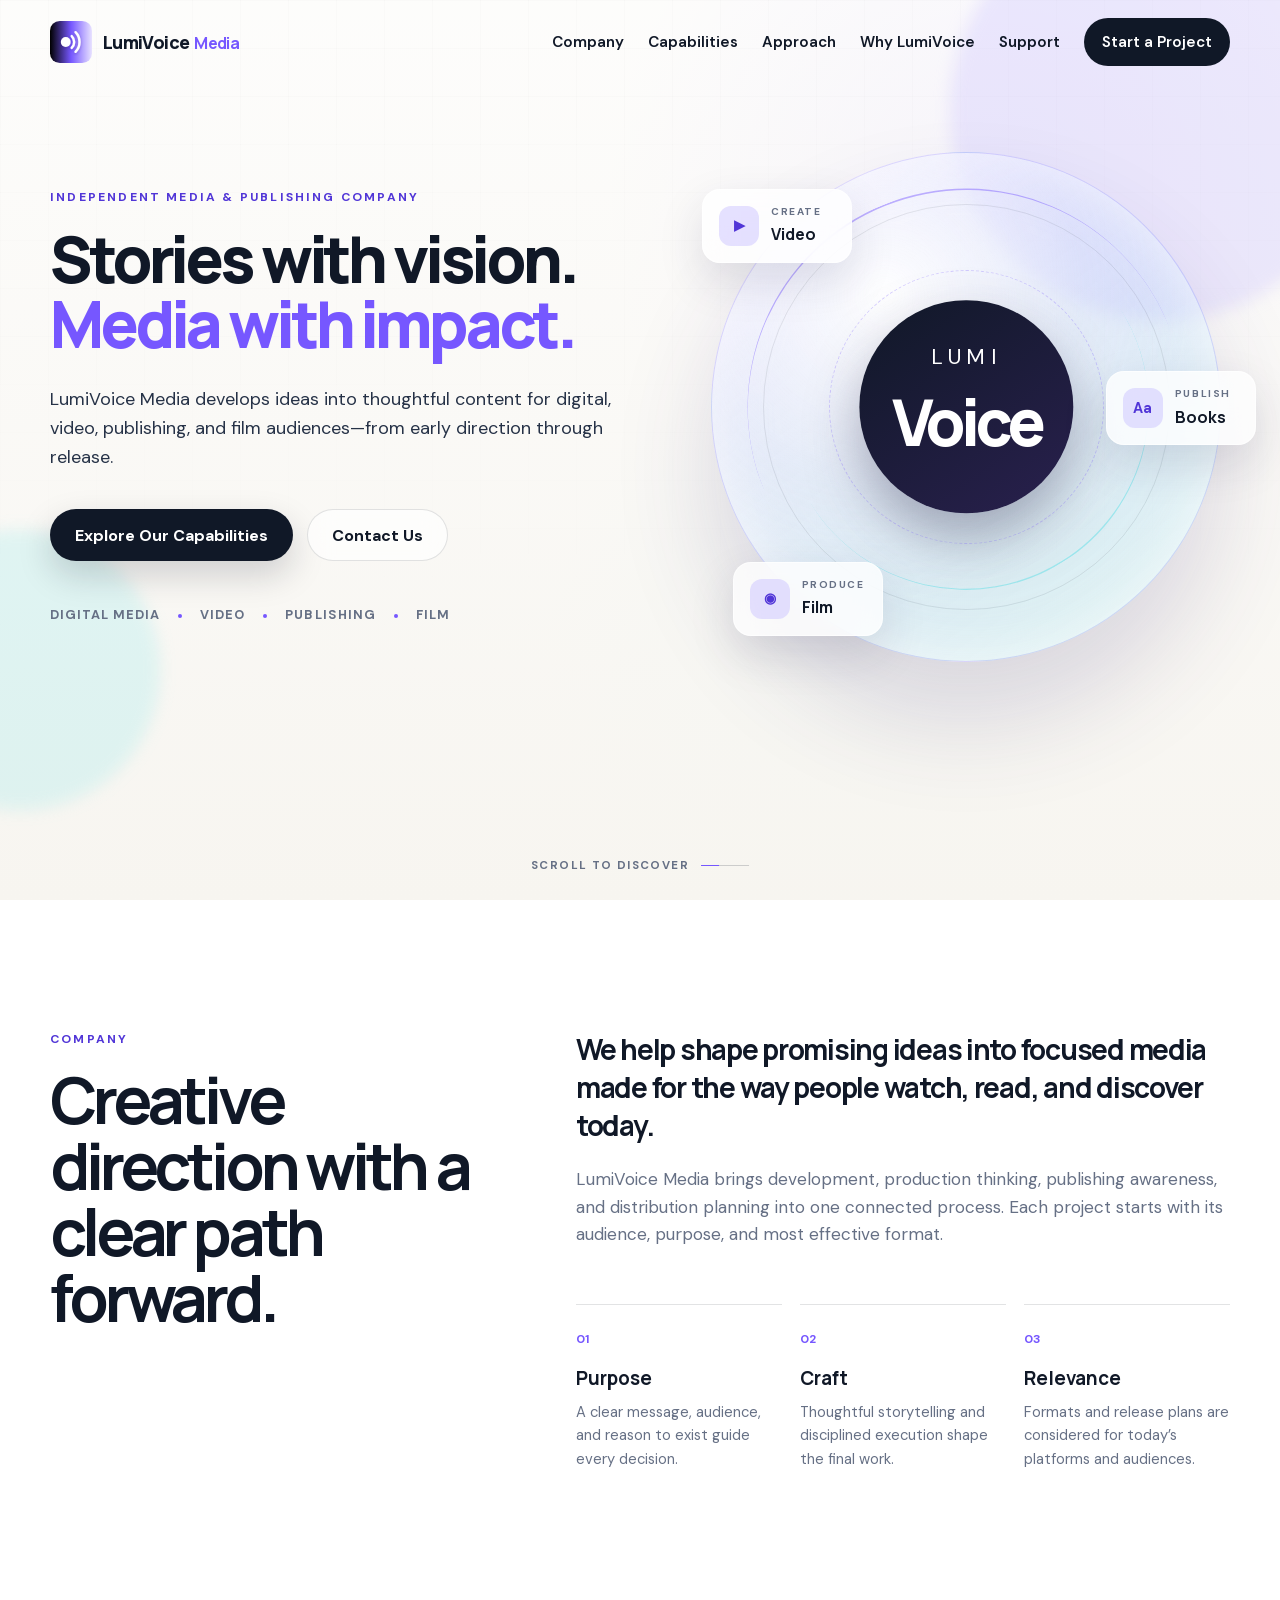
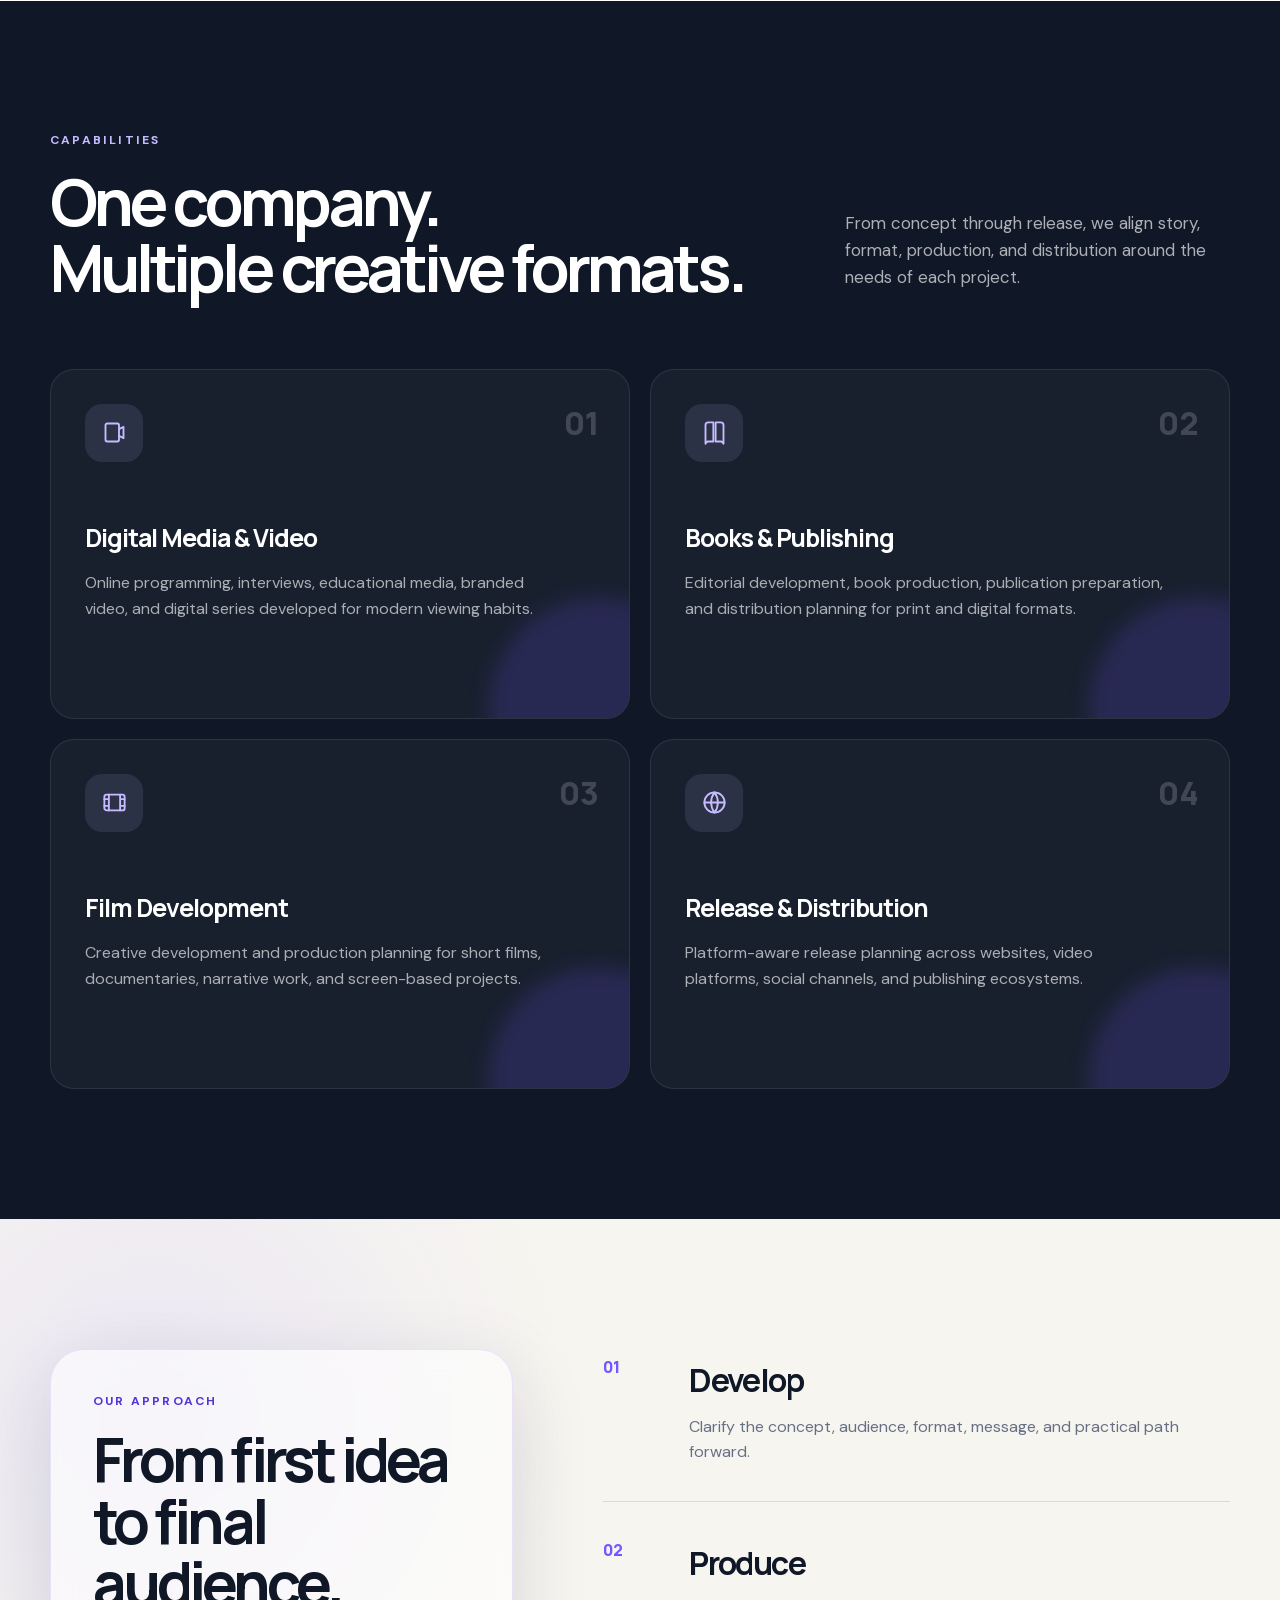
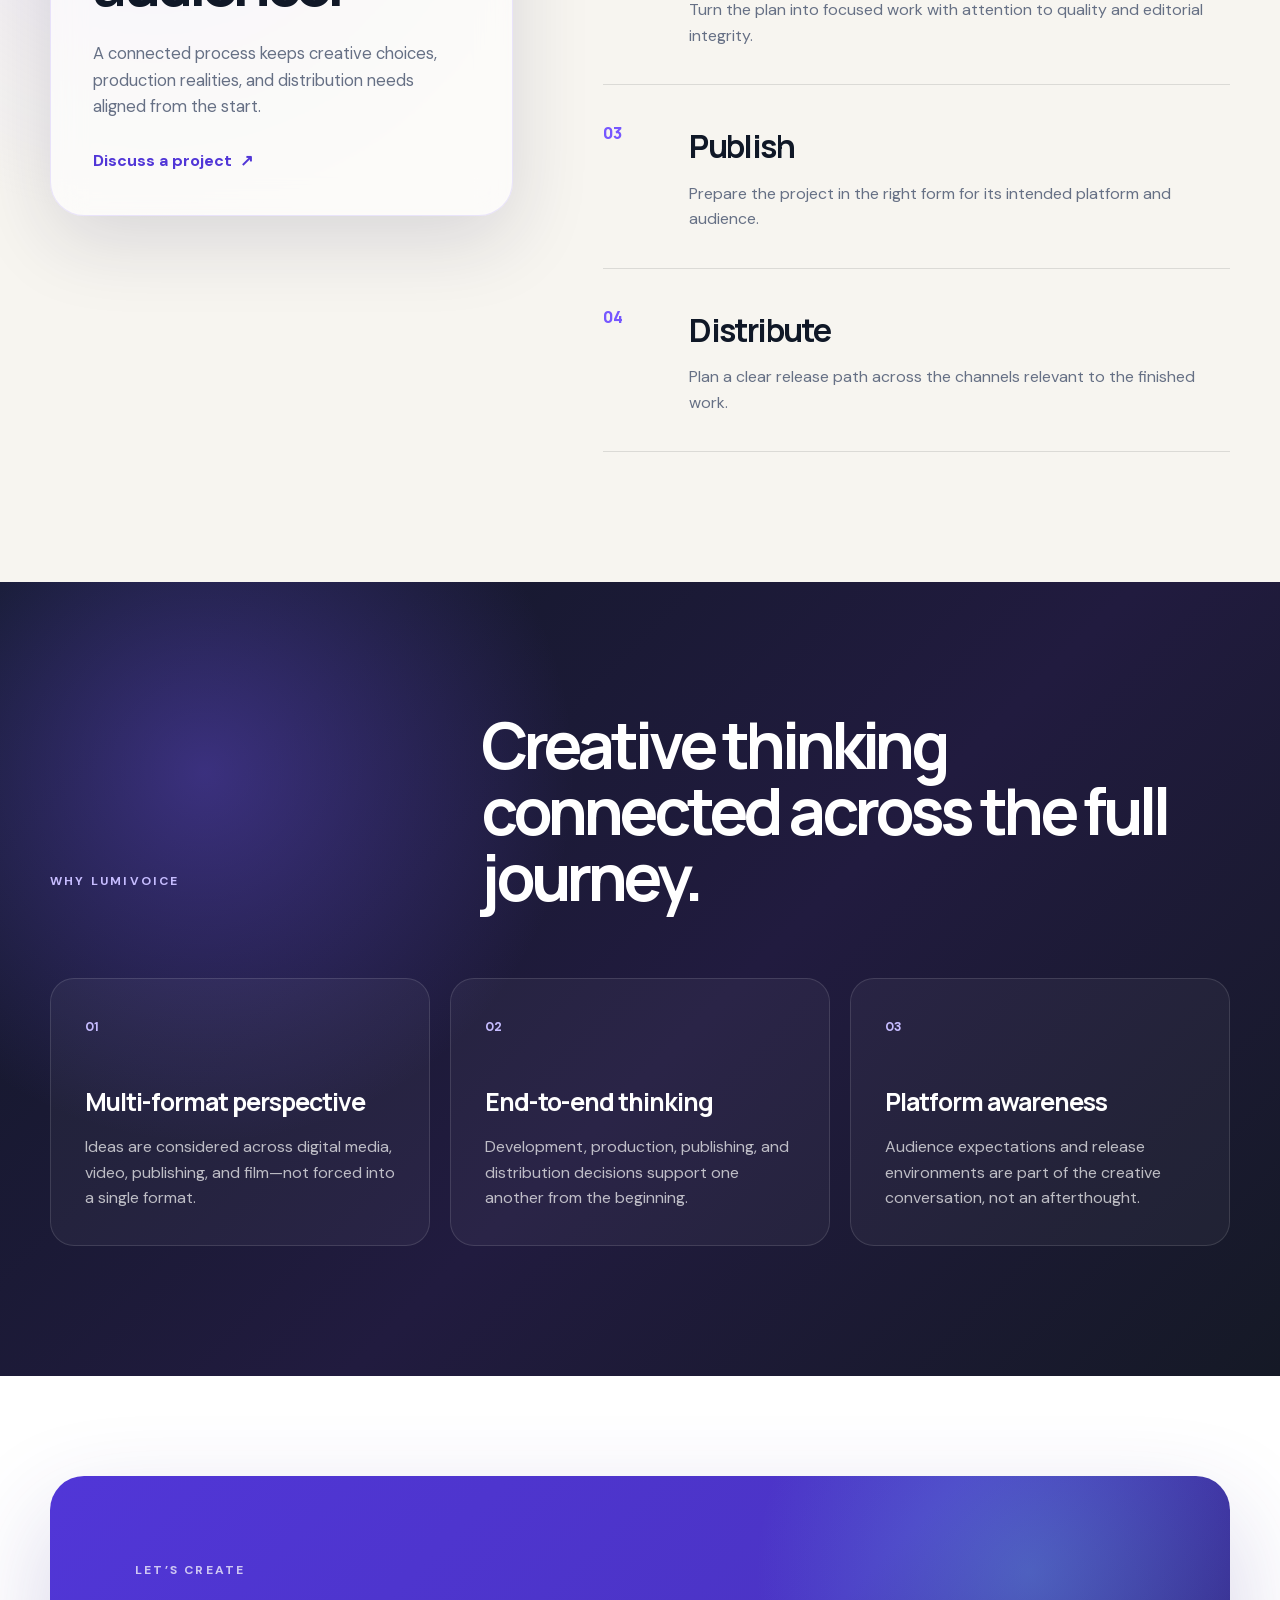
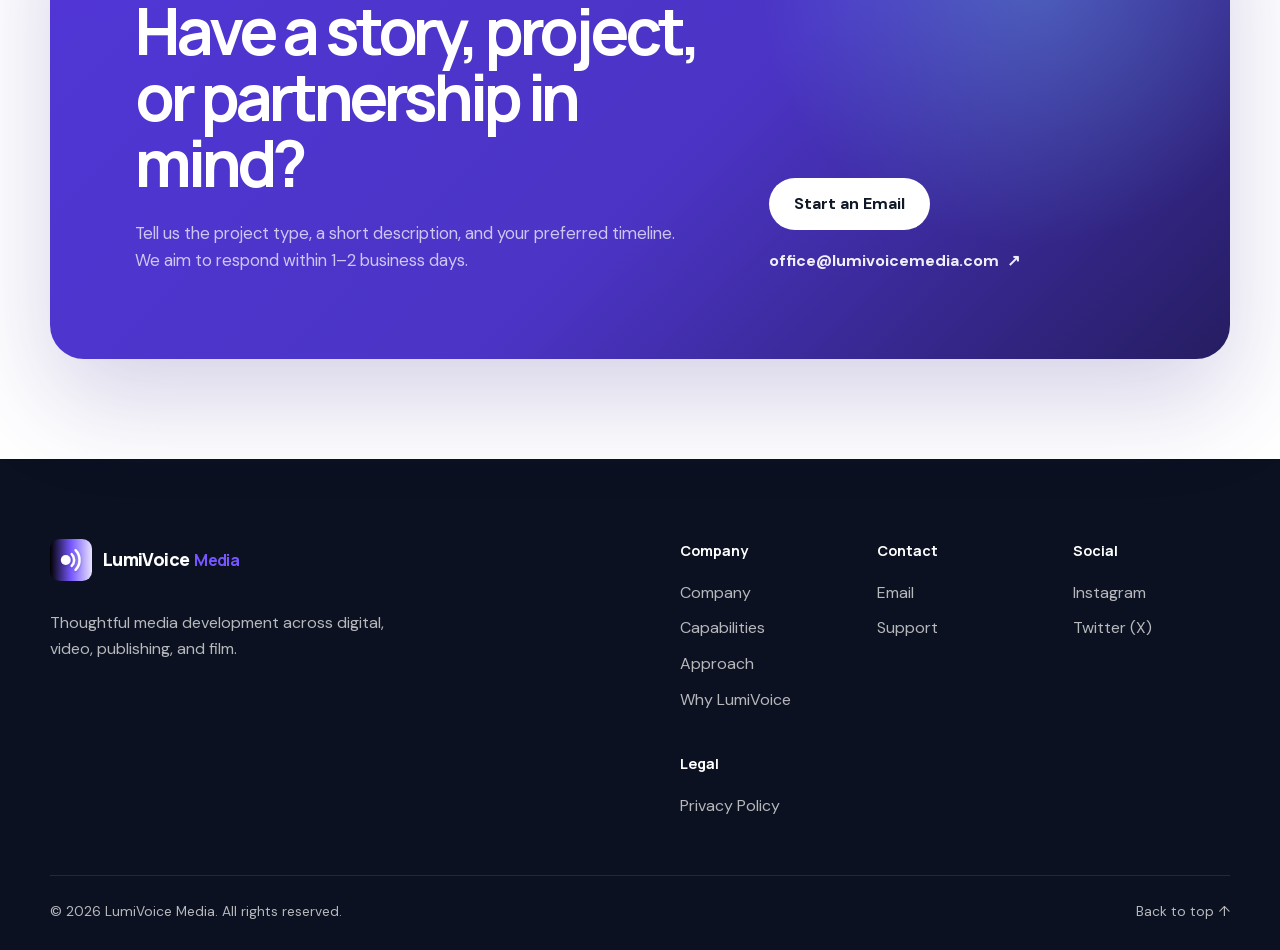
==== index.html @ 8ed46781 "Initial commit" ====
<!DOCTYPE html>
<html lang="en-US">
<head>
  <meta charset="UTF-8">
  <meta name="viewport" content="width=device-width, initial-scale=1.0">
  <meta name="description" content="LumiVoice Media develops, produces, publishes, and distributes thoughtful digital media, video, books, and film.">
  <meta name="author" content="LumiVoice Media">
  <meta name="theme-color" content="#101827">
  <link rel="canonical" href="https://lumivoicemedia.com/">

  <meta property="og:title" content="LumiVoice Media | Stories with Vision">
  <meta property="og:description" content="Thoughtful media development, production, publishing, and distribution across digital, video, books, and film.">
  <meta property="og:type" content="website">
  <meta property="og:url" content="https://lumivoicemedia.com/">
  <meta property="og:image" content="https://lumivoicemedia.com/assets/social-card.png">
  <meta property="og:image:width" content="1200">
  <meta property="og:image:height" content="630">
  <meta property="og:image:alt" content="LumiVoice Media — Stories with vision. Media with impact.">
  <meta name="twitter:card" content="summary_large_image">
  <meta name="twitter:title" content="LumiVoice Media | Stories with Vision">
  <meta name="twitter:description" content="Thoughtful media development, production, publishing, and distribution.">
  <meta name="twitter:image" content="https://lumivoicemedia.com/assets/social-card.png">

  <title>LumiVoice Media | Stories with Vision</title>
  <link rel="icon" href="assets/favicon.svg" type="image/svg+xml">
  <link rel="stylesheet" href="assets/styles.css">

  <script type="application/ld+json">
  {
    "@context": "https://schema.org",
    "@type": "Organization",
    "name": "LumiVoice Media",
    "url": "https://lumivoicemedia.com/",
    "email": "office@lumivoicemedia.com",
    "logo": "https://lumivoicemedia.com/assets/favicon.svg",
    "description": "An independent media and publishing company developing content across digital media, video, books, and film."
  }
  </script>
</head>

<body id="top">
  <a class="skip-link" href="#main-content">Skip to main content</a>

  <header class="site-header">
    <div class="container nav-wrap">
      <a class="brand" href="#top" aria-label="LumiVoice Media home">
        <img src="assets/favicon.svg" alt="" class="brand-mark" aria-hidden="true">
        <span class="brand-text"><strong>LumiVoice</strong><span>Media</span></span>
      </a>

      <button class="menu-toggle" type="button" aria-label="Open navigation" aria-expanded="false" aria-controls="main-nav">
        <span></span><span></span><span></span>
      </button>

      <nav class="main-nav" id="main-nav" aria-label="Primary navigation">
        <a href="#company">Company</a>
        <a href="#capabilities">Capabilities</a>
        <a href="#approach">Approach</a>
        <a href="#why">Why LumiVoice</a>
        <a href="support.html">Support</a>
        <a href="#contact" class="nav-cta">Start a Project</a>
      </nav>
    </div>
  </header>

  <main id="main-content">
    <section class="hero" aria-labelledby="hero-title">
      <div class="hero-glow hero-glow-one"></div>
      <div class="hero-glow hero-glow-two"></div>

      <div class="container hero-grid">
        <div class="hero-copy reveal">
          <p class="eyebrow">Independent Media &amp; Publishing Company</p>
          <h1 id="hero-title">Stories with vision.<br><span>Media with impact.</span></h1>
          <p class="hero-text">
            LumiVoice Media develops ideas into thoughtful content for digital, video, publishing, and film audiences—from early direction through release.
          </p>

          <div class="hero-actions">
            <a class="button button-primary" href="#capabilities">Explore Our Capabilities</a>
            <a class="button button-secondary" href="#contact">Contact Us</a>
          </div>

          <div class="hero-meta" aria-label="Company focus areas">
            <span>Digital Media</span><span>Video</span><span>Publishing</span><span>Film</span>
          </div>
        </div>

        <div class="hero-visual reveal" aria-hidden="true">
          <div class="visual-frame">
            <div class="visual-orbit orbit-one"></div>
            <div class="visual-orbit orbit-two"></div>
            <div class="visual-core"><span class="core-small">Lumi</span><span class="core-large">Voice</span></div>
            <div class="floating-card card-video"><span class="card-icon">▶</span><div><small>CREATE</small><strong>Video</strong></div></div>
            <div class="floating-card card-publish"><span class="card-icon">Aa</span><div><small>PUBLISH</small><strong>Books</strong></div></div>
            <div class="floating-card card-film"><span class="card-icon">◉</span><div><small>PRODUCE</small><strong>Film</strong></div></div>
          </div>
        </div>
      </div>

      <div class="hero-scroll" aria-hidden="true"><span>Scroll to discover</span><span class="scroll-line"></span></div>
    </section>

    <section class="section about" id="company" aria-labelledby="company-title">
      <div class="container two-column">
        <div class="section-heading reveal">
          <p class="eyebrow">Company</p>
          <h2 id="company-title">Creative direction with a clear path forward.</h2>
        </div>

        <div class="about-copy reveal">
          <p class="lead">We help shape promising ideas into focused media made for the way people watch, read, and discover today.</p>
          <p>
            LumiVoice Media brings development, production thinking, publishing awareness, and distribution planning into one connected process. Each project starts with its audience, purpose, and most effective format.
          </p>

          <div class="values-grid">
            <article><span>01</span><h3>Purpose</h3><p>A clear message, audience, and reason to exist guide every decision.</p></article>
            <article><span>02</span><h3>Craft</h3><p>Thoughtful storytelling and disciplined execution shape the final work.</p></article>
            <article><span>03</span><h3>Relevance</h3><p>Formats and release plans are considered for today’s platforms and audiences.</p></article>
          </div>
        </div>
      </div>
    </section>

    <section class="section services" id="capabilities" aria-labelledby="capabilities-title">
      <div class="container">
        <div class="section-top reveal">
          <div><p class="eyebrow">Capabilities</p><h2 id="capabilities-title">One company.<br>Multiple creative formats.</h2></div>
          <p>From concept through release, we align story, format, production, and distribution around the needs of each project.</p>
        </div>

        <div class="services-grid">
          <article class="service-card reveal">
            <div class="service-number">01</div>
            <div class="service-icon" aria-hidden="true"><svg viewBox="0 0 24 24"><path d="M4 5.5A1.5 1.5 0 0 1 5.5 4h9A1.5 1.5 0 0 1 16 5.5v13A1.5 1.5 0 0 1 14.5 20h-9A1.5 1.5 0 0 1 4 18.5v-13Z"/><path d="m16 9 4-2v10l-4-2"/></svg></div>
            <h3>Digital Media &amp; Video</h3><p>Online programming, interviews, educational media, branded video, and digital series developed for modern viewing habits.</p>
          </article>
          <article class="service-card reveal">
            <div class="service-number">02</div>
            <div class="service-icon" aria-hidden="true"><svg viewBox="0 0 24 24"><path d="M4 5.5A2.5 2.5 0 0 1 6.5 3H11v17H6.5A2.5 2.5 0 0 0 4 22V5.5Z"/><path d="M20 5.5A2.5 2.5 0 0 0 17.5 3H13v17h4.5A2.5 2.5 0 0 1 20 22V5.5Z"/></svg></div>
            <h3>Books &amp; Publishing</h3><p>Editorial development, book production, publication preparation, and distribution planning for print and digital formats.</p>
          </article>
          <article class="service-card reveal">
            <div class="service-number">03</div>
            <div class="service-icon" aria-hidden="true"><svg viewBox="0 0 24 24"><rect x="3" y="5" width="18" height="14" rx="2"/><path d="M7 5v14M17 5v14M3 9h4M17 9h4M3 15h4M17 15h4"/></svg></div>
            <h3>Film Development</h3><p>Creative development and production planning for short films, documentaries, narrative work, and screen-based projects.</p>
          </article>
          <article class="service-card reveal">
            <div class="service-number">04</div>
            <div class="service-icon" aria-hidden="true"><svg viewBox="0 0 24 24"><circle cx="12" cy="12" r="9"/><path d="M3 12h18M12 3a15 15 0 0 1 0 18M12 3a15 15 0 0 0 0 18"/></svg></div>
            <h3>Release &amp; Distribution</h3><p>Platform-aware release planning across websites, video platforms, social channels, and publishing ecosystems.</p>
          </article>
        </div>
      </div>
    </section>

    <section class="section approach" id="approach" aria-labelledby="approach-title">
      <div class="container approach-grid">
        <div class="approach-panel reveal">
          <p class="eyebrow">Our Approach</p><h2 id="approach-title">From first idea to final audience.</h2>
          <p>A connected process keeps creative choices, production realities, and distribution needs aligned from the start.</p>
          <a class="text-link" href="#contact">Discuss a project <span aria-hidden="true">↗</span></a>
        </div>
        <div class="process-list">
          <article class="process-item reveal"><span>01</span><div><h3>Develop</h3><p>Clarify the concept, audience, format, message, and practical path forward.</p></div></article>
          <article class="process-item reveal"><span>02</span><div><h3>Produce</h3><p>Turn the plan into focused work with attention to quality and editorial integrity.</p></div></article>
          <article class="process-item reveal"><span>03</span><div><h3>Publish</h3><p>Prepare the project in the right form for its intended platform and audience.</p></div></article>
          <article class="process-item reveal"><span>04</span><div><h3>Distribute</h3><p>Plan a clear release path across the channels relevant to the finished work.</p></div></article>
        </div>
      </div>
    </section>

    <section class="section why" id="why" aria-labelledby="why-title">
      <div class="container">
        <div class="why-heading reveal"><p class="eyebrow">Why LumiVoice</p><h2 id="why-title">Creative thinking connected across the full journey.</h2></div>
        <div class="why-grid">
          <article class="why-card reveal"><span>01</span><h3>Multi-format perspective</h3><p>Ideas are considered across digital media, video, publishing, and film—not forced into a single format.</p></article>
          <article class="why-card reveal"><span>02</span><h3>End-to-end thinking</h3><p>Development, production, publishing, and distribution decisions support one another from the beginning.</p></article>
          <article class="why-card reveal"><span>03</span><h3>Platform awareness</h3><p>Audience expectations and release environments are part of the creative conversation, not an afterthought.</p></article>
        </div>
      </div>
    </section>

    <section class="section contact" id="contact" aria-labelledby="contact-title">
      <div class="container contact-card reveal">
        <div><p class="eyebrow">Let’s Create</p><h2 id="contact-title">Have a story, project, or partnership in mind?</h2><p>Tell us the project type, a short description, and your preferred timeline. We aim to respond within 1–2 business days.</p></div>
        <div class="contact-actions">
          <a class="button button-light email-button" href="mailto:office@lumivoicemedia.com?subject=Project%20inquiry%20for%20LumiVoice%20Media&amp;body=Project%20type%3A%0A%0AShort%20description%3A%0A%0APreferred%20timeline%3A%0A">Start an Email</a>
          <a class="text-link light email-address" href="mailto:office@lumivoicemedia.com">office@lumivoicemedia.com <span aria-hidden="true">↗</span></a>
        </div>
      </div>
    </section>
  </main>

  <footer class="site-footer">
    <div class="container footer-grid">
      <div>
        <a class="brand footer-brand" href="#top" aria-label="LumiVoice Media home"><img src="assets/favicon.svg" alt="" class="brand-mark" aria-hidden="true"><span class="brand-text"><strong>LumiVoice</strong><span>Media</span></span></a>
        <p>Thoughtful media development across digital, video, publishing, and film.</p>
      </div>
      <div class="footer-links footer-links-expanded">
        <div><h3>Company</h3><a href="#company">Company</a><a href="#capabilities">Capabilities</a><a href="#approach">Approach</a><a href="#why">Why LumiVoice</a></div>
        <div><h3>Contact</h3><a href="mailto:office@lumivoicemedia.com">Email</a><a href="support.html">Support</a></div>
        <div><h3>Social</h3><a href="https://www.instagram.com/lumivoicemedia/" target="_blank" rel="noopener noreferrer">Instagram</a><a href="https://x.com/lumivoicemedia" target="_blank" rel="noopener noreferrer">Twitter (X)</a></div>
        <div><h3>Legal</h3><a href="privacy-policy.html">Privacy Policy</a></div>
      </div>
    </div>
    <div class="container footer-bottom"><p>&copy; <span id="year">2026</span> LumiVoice Media. All rights reserved.</p><a href="#top">Back to top ↑</a></div>
  </footer>

  <script src="assets/script.js"></script>
</body>
</html>
---- assets/styles.css ----
@font-face {
  font-family: "DM Sans";
  src: url("fonts/dm-sans-latin.woff2") format("woff2");
  font-style: normal;
  font-weight: 400 700;
  font-display: swap;
}

@font-face {
  font-family: "Manrope";
  src: url("fonts/manrope-latin.woff2") format("woff2");
  font-style: normal;
  font-weight: 600 800;
  font-display: swap;
}

:root {
  --ink: #101827;
  --ink-soft: #263247;
  --paper: #f7f5f0;
  --white: #ffffff;
  --lavender: #c6bcff;
  --violet: #7657ff;
  --violet-dark: #5136d7;
  --cyan: #6be0e7;
  --line: rgba(16, 24, 39, 0.12);
  --muted: #667085;
  --shadow: 0 24px 80px rgba(31, 25, 68, 0.14);
  --radius-lg: 34px;
  --radius-md: 24px;
  --radius-sm: 16px;
  --container: 1180px;
}

*,
*::before,
*::after {
  box-sizing: border-box;
}

html {
  scroll-behavior: smooth;
}

body {
  margin: 0;
  overflow-x: hidden;
  color: var(--ink);
  background: var(--paper);
  font-family: "DM Sans", Arial, sans-serif;
  line-height: 1.6;
  -webkit-font-smoothing: antialiased;
}

body.menu-open {
  overflow: hidden;
}

img,
svg {
  display: block;
  max-width: 100%;
}

a {
  color: inherit;
  text-decoration: none;
}

a:focus-visible,
button:focus-visible {
  outline: 3px solid var(--cyan);
  outline-offset: 4px;
}

.services a:focus-visible,
.site-footer a:focus-visible,
.contact a:focus-visible,
.support-card a:focus-visible {
  outline-color: var(--lavender);
}

button,
input,
textarea {
  font: inherit;
}

.container {
  width: min(calc(100% - 40px), var(--container));
  margin-inline: auto;
}

.skip-link {
  position: fixed;
  top: 12px;
  left: 12px;
  z-index: 1000;
  padding: 10px 14px;
  background: var(--ink);
  color: var(--white);
  border-radius: 10px;
  transform: translateY(-160%);
  transition: transform 0.2s ease;
}

.skip-link:focus {
  transform: translateY(0);
}

.visually-hidden {
  position: absolute !important;
  width: 1px !important;
  height: 1px !important;
  padding: 0 !important;
  margin: -1px !important;
  overflow: hidden !important;
  clip: rect(0, 0, 0, 0) !important;
  white-space: nowrap !important;
  border: 0 !important;
}

.site-header {
  position: fixed;
  inset: 0 0 auto;
  z-index: 100;
  padding: 18px 0;
  transition:
    background-color 0.25s ease,
    box-shadow 0.25s ease,
    padding 0.25s ease;
}

.site-header.scrolled {
  padding: 10px 0;
  background: rgba(247, 245, 240, 0.88);
  box-shadow: 0 12px 40px rgba(16, 24, 39, 0.08);
  backdrop-filter: blur(18px);
}

.nav-wrap {
  display: flex;
  align-items: center;
  justify-content: space-between;
  gap: 32px;
}

.brand {
  display: inline-flex;
  align-items: center;
  gap: 11px;
  position: relative;
  z-index: 110;
}

.brand-mark {
  display: block;
  width: 42px;
  height: 42px;
}

.brand-text {
  display: flex;
  align-items: baseline;
  gap: 5px;
  font-family: "Manrope", Arial, sans-serif;
  letter-spacing: -0.04em;
}

.brand-text strong {
  font-size: 1.12rem;
  font-weight: 800;
}

.brand-text span {
  color: var(--violet);
  font-size: 1rem;
  font-weight: 700;
}

.main-nav {
  display: flex;
  align-items: center;
  gap: 24px;
  font-size: 0.95rem;
  font-weight: 600;
}

.main-nav a {
  position: relative;
}

.main-nav > a:not(.nav-cta)::after {
  position: absolute;
  content: "";
  left: 0;
  bottom: -5px;
  width: 100%;
  height: 2px;
  background: var(--violet);
  transform: scaleX(0);
  transform-origin: right;
  transition: transform 0.25s ease;
}

.main-nav > a:not(.nav-cta):hover::after,
.main-nav > a:not(.nav-cta):focus-visible::after {
  transform: scaleX(1);
  transform-origin: left;
}

.nav-cta {
  padding: 12px 18px;
  color: var(--white);
  background: var(--ink);
  border-radius: 999px;
  transition:
    transform 0.2s ease,
    background-color 0.2s ease;
}

.nav-cta:hover,
.nav-cta:focus-visible {
  background: var(--violet);
  transform: translateY(-2px);
}

.menu-toggle {
  display: none;
  position: relative;
  z-index: 110;
  width: 44px;
  height: 44px;
  padding: 10px;
  border: 0;
  background: transparent;
  cursor: pointer;
}

.menu-toggle span {
  display: block;
  width: 24px;
  height: 2px;
  margin: 5px auto;
  background: var(--ink);
  transition:
    transform 0.25s ease,
    opacity 0.25s ease;
}

.menu-open .menu-toggle span:nth-child(1) {
  transform: translateY(7px) rotate(45deg);
}

.menu-open .menu-toggle span:nth-child(2) {
  opacity: 0;
}

.menu-open .menu-toggle span:nth-child(3) {
  transform: translateY(-7px) rotate(-45deg);
}

.hero {
  position: relative;
  min-height: 100vh;
  overflow: hidden;
  padding: 154px 0 90px;
  background:
    linear-gradient(180deg, rgba(255, 255, 255, 0.76), rgba(247, 245, 240, 0.98)),
    radial-gradient(circle at 78% 22%, rgba(118, 87, 255, 0.22), transparent 32%),
    radial-gradient(circle at 66% 72%, rgba(107, 224, 231, 0.24), transparent 28%);
}

.hero::before {
  position: absolute;
  content: "";
  inset: 0;
  opacity: 0.4;
  background-image:
    linear-gradient(rgba(16, 24, 39, 0.035) 1px, transparent 1px),
    linear-gradient(90deg, rgba(16, 24, 39, 0.035) 1px, transparent 1px);
  background-size: 48px 48px;
  mask-image: linear-gradient(to bottom, black, transparent 85%);
}

.hero-glow {
  position: absolute;
  border-radius: 50%;
  filter: blur(8px);
  pointer-events: none;
}

.hero-glow-one {
  width: 420px;
  height: 420px;
  right: -90px;
  top: -100px;
  background: rgba(198, 188, 255, 0.3);
}

.hero-glow-two {
  width: 280px;
  height: 280px;
  left: -120px;
  bottom: 10%;
  background: rgba(107, 224, 231, 0.18);
}

.hero-grid {
  position: relative;
  z-index: 2;
  display: grid;
  grid-template-columns: 1.05fr 0.95fr;
  align-items: center;
  gap: 70px;
}

.eyebrow {
  margin: 0 0 18px;
  color: var(--violet-dark);
  font-size: 0.76rem;
  font-weight: 800;
  letter-spacing: 0.18em;
  text-transform: uppercase;
}

.hero h1,
.section h2,
.contact h2 {
  margin: 0;
  font-family: "Manrope", Arial, sans-serif;
  letter-spacing: -0.065em;
  line-height: 1.03;
}

.hero h1 {
  max-width: 760px;
  font-size: clamp(3.5rem, 7.4vw, 6.8rem);
  font-weight: 800;
}

.hero h1 span {
  color: var(--violet);
}

.hero-text {
  max-width: 650px;
  margin: 28px 0 0;
  color: var(--ink-soft);
  font-size: clamp(1.05rem, 1.4vw, 1.22rem);
}

.hero-actions {
  display: flex;
  flex-wrap: wrap;
  gap: 14px;
  margin-top: 38px;
}

.button {
  display: inline-flex;
  align-items: center;
  justify-content: center;
  min-height: 52px;
  padding: 0 24px;
  border: 1px solid transparent;
  border-radius: 999px;
  font-weight: 700;
  transition:
    transform 0.22s ease,
    box-shadow 0.22s ease,
    background-color 0.22s ease,
    color 0.22s ease;
}

.button:hover,
.button:focus-visible {
  transform: translateY(-3px);
}

.button-primary {
  color: var(--white);
  background: var(--ink);
  box-shadow: 0 14px 34px rgba(16, 24, 39, 0.18);
}

.button-primary:hover {
  background: var(--violet);
  box-shadow: 0 18px 42px rgba(118, 87, 255, 0.3);
}

.button-secondary {
  border-color: var(--line);
  background: rgba(255, 255, 255, 0.65);
  backdrop-filter: blur(12px);
}

.button-secondary:hover {
  border-color: rgba(118, 87, 255, 0.45);
  color: var(--violet-dark);
  background: var(--white);
}

.hero-meta {
  display: flex;
  flex-wrap: wrap;
  gap: 18px;
  margin-top: 44px;
  color: var(--muted);
  font-size: 0.8rem;
  font-weight: 700;
  letter-spacing: 0.08em;
  text-transform: uppercase;
}

.hero-meta span {
  display: inline-flex;
  align-items: center;
  gap: 18px;
}

.hero-meta span:not(:last-child)::after {
  content: "";
  width: 4px;
  height: 4px;
  border-radius: 50%;
  background: var(--violet);
}

.hero-visual {
  display: grid;
  place-items: center;
  min-height: 590px;
}

.visual-frame {
  position: relative;
  width: min(100%, 510px);
  aspect-ratio: 1;
  border: 1px solid rgba(118, 87, 255, 0.16);
  border-radius: 50%;
  background:
    radial-gradient(circle at 34% 28%, rgba(255, 255, 255, 0.95), rgba(255, 255, 255, 0.16) 40%, transparent 62%),
    linear-gradient(145deg, rgba(198, 188, 255, 0.42), rgba(107, 224, 231, 0.22));
  box-shadow:
    inset 0 0 60px rgba(255, 255, 255, 0.7),
    0 60px 100px rgba(63, 49, 118, 0.16);
}

.visual-frame::before,
.visual-frame::after {
  position: absolute;
  content: "";
  border-radius: 50%;
}

.visual-frame::before {
  inset: 10%;
  border: 1px solid rgba(16, 24, 39, 0.09);
}

.visual-frame::after {
  inset: 23%;
  border: 1px dashed rgba(118, 87, 255, 0.28);
  animation: rotate 22s linear infinite;
}

.visual-orbit {
  position: absolute;
  inset: 0;
  border-radius: 50%;
}

.orbit-one {
  border-top: 2px solid rgba(118, 87, 255, 0.45);
  transform: rotate(-22deg) scale(0.86);
}

.orbit-two {
  border-right: 2px solid rgba(107, 224, 231, 0.55);
  transform: rotate(58deg) scale(0.72);
}

.visual-core {
  position: absolute;
  inset: 50% auto auto 50%;
  display: flex;
  flex-direction: column;
  justify-content: center;
  width: 42%;
  aspect-ratio: 1;
  padding: 18px;
  color: var(--white);
  text-align: center;
  border-radius: 50%;
  background: linear-gradient(145deg, var(--ink), #29204e);
  box-shadow: 0 26px 55px rgba(29, 25, 61, 0.34);
  transform: translate(-50%, -50%);
}

.core-small {
  font-size: clamp(1rem, 2vw, 1.35rem);
  letter-spacing: 0.26em;
  text-transform: uppercase;
}

.core-large {
  margin-top: -4px;
  font-family: "Manrope", Arial, sans-serif;
  font-size: clamp(2.2rem, 5vw, 4rem);
  font-weight: 800;
  letter-spacing: -0.08em;
}

.floating-card {
  position: absolute;
  display: flex;
  align-items: center;
  gap: 12px;
  min-width: 150px;
  padding: 14px 16px;
  border: 1px solid rgba(255, 255, 255, 0.62);
  border-radius: 18px;
  background: rgba(255, 255, 255, 0.78);
  box-shadow: 0 18px 45px rgba(42, 35, 78, 0.13);
  backdrop-filter: blur(16px);
  animation: float 5s ease-in-out infinite;
}

.floating-card small {
  display: block;
  margin-bottom: 2px;
  color: var(--muted);
  font-size: 0.64rem;
  font-weight: 800;
  letter-spacing: 0.15em;
}

.floating-card strong {
  font-family: "Manrope", Arial, sans-serif;
  font-size: 1rem;
}

.card-icon {
  display: grid;
  place-items: center;
  width: 40px;
  height: 40px;
  color: var(--violet-dark);
  border-radius: 12px;
  background: rgba(198, 188, 255, 0.45);
  font-size: 0.9rem;
  font-weight: 800;
}

.card-video {
  top: 7%;
  left: -2%;
}

.card-publish {
  right: -7%;
  top: 43%;
  animation-delay: -1.7s;
}

.card-film {
  left: 4%;
  bottom: 5%;
  animation-delay: -3.1s;
}

.hero-scroll {
  position: absolute;
  z-index: 2;
  left: 50%;
  bottom: 25px;
  display: flex;
  align-items: center;
  gap: 12px;
  color: var(--muted);
  font-size: 0.72rem;
  font-weight: 700;
  letter-spacing: 0.12em;
  text-transform: uppercase;
  transform: translateX(-50%);
}

.scroll-line {
  width: 48px;
  height: 1px;
  overflow: hidden;
  background: rgba(16, 24, 39, 0.18);
}

.scroll-line::after {
  display: block;
  content: "";
  width: 18px;
  height: 1px;
  background: var(--violet);
  animation: scrollLine 2s ease-in-out infinite;
}

.section {
  padding: 130px 0;
}

.two-column {
  display: grid;
  grid-template-columns: 0.8fr 1.2fr;
  gap: 90px;
}

.section h2 {
  font-size: clamp(2.6rem, 5vw, 4.5rem);
}

.about {
  background: var(--white);
}

.about-copy .lead {
  margin: 0 0 22px;
  color: var(--ink);
  font-family: "Manrope", Arial, sans-serif;
  font-size: clamp(1.5rem, 2.2vw, 2.05rem);
  font-weight: 700;
  letter-spacing: -0.045em;
  line-height: 1.35;
}

.about-copy > p:not(.lead) {
  max-width: 740px;
  margin: 0;
  color: var(--muted);
  font-size: 1.08rem;
}

.values-grid {
  display: grid;
  grid-template-columns: repeat(3, 1fr);
  gap: 18px;
  margin-top: 55px;
}

.values-grid article {
  padding-top: 20px;
  border-top: 1px solid var(--line);
}

.values-grid span {
  color: var(--violet);
  font-size: 0.75rem;
  font-weight: 800;
}

.values-grid h3 {
  margin: 12px 0 8px;
  font-family: "Manrope", Arial, sans-serif;
  font-size: 1.18rem;
}

.values-grid p {
  margin: 0;
  color: var(--muted);
  font-size: 0.92rem;
}

.services {
  color: var(--white);
  background: var(--ink);
}

.services .eyebrow {
  color: var(--lavender);
}

.section-top {
  display: grid;
  grid-template-columns: 1.3fr 0.7fr;
  align-items: end;
  gap: 80px;
}

.section-top > p {
  max-width: 440px;
  margin: 0 0 9px;
  color: rgba(255, 255, 255, 0.66);
  font-size: 1.06rem;
}

.services-grid {
  display: grid;
  grid-template-columns: repeat(2, 1fr);
  gap: 20px;
  margin-top: 68px;
}

.service-card {
  position: relative;
  min-height: 350px;
  overflow: hidden;
  padding: 34px;
  border: 1px solid rgba(255, 255, 255, 0.09);
  border-radius: var(--radius-md);
  background: rgba(255, 255, 255, 0.035);
  transition:
    transform 0.3s ease,
    border-color 0.3s ease,
    background-color 0.3s ease;
}

.service-card::after {
  position: absolute;
  content: "";
  right: -80px;
  bottom: -100px;
  width: 220px;
  height: 220px;
  border-radius: 50%;
  background: rgba(118, 87, 255, 0.18);
  filter: blur(10px);
  transition: transform 0.35s ease;
}

.service-card:hover {
  border-color: rgba(198, 188, 255, 0.4);
  background: rgba(255, 255, 255, 0.055);
  transform: translateY(-6px);
}

.service-card:hover::after {
  transform: scale(1.2) translate(-10px, -10px);
}

.service-number {
  position: absolute;
  top: 28px;
  right: 30px;
  color: rgba(255, 255, 255, 0.18);
  font-family: "Manrope", Arial, sans-serif;
  font-size: 2rem;
  font-weight: 800;
}

.service-icon {
  display: grid;
  place-items: center;
  width: 58px;
  height: 58px;
  margin-bottom: 56px;
  color: var(--lavender);
  border-radius: 17px;
  background: rgba(198, 188, 255, 0.11);
}

.service-icon svg {
  width: 27px;
  fill: none;
  stroke: currentColor;
  stroke-width: 1.65;
  stroke-linecap: round;
  stroke-linejoin: round;
}

.service-card h3 {
  position: relative;
  z-index: 1;
  margin: 0 0 13px;
  font-family: "Manrope", Arial, sans-serif;
  font-size: 1.55rem;
  letter-spacing: -0.04em;
}

.service-card p {
  position: relative;
  z-index: 1;
  max-width: 480px;
  margin: 0;
  color: rgba(255, 255, 255, 0.64);
}

.approach {
  background:
    radial-gradient(circle at 12% 20%, rgba(198, 188, 255, 0.25), transparent 30%),
    var(--paper);
}

.approach-grid {
  display: grid;
  grid-template-columns: 0.85fr 1.15fr;
  gap: 90px;
}

.approach-panel {
  position: sticky;
  top: 130px;
  align-self: start;
  padding: 42px;
  border: 1px solid rgba(118, 87, 255, 0.14);
  border-radius: var(--radius-lg);
  background: rgba(255, 255, 255, 0.58);
  box-shadow: var(--shadow);
  backdrop-filter: blur(16px);
}

.approach-panel h2 {
  font-size: clamp(2.5rem, 4.7vw, 4.2rem);
}

.approach-panel > p:not(.eyebrow) {
  margin: 25px 0 28px;
  color: var(--muted);
  font-size: 1.04rem;
}

.text-link {
  display: inline-flex;
  align-items: center;
  gap: 8px;
  color: var(--violet-dark);
  font-weight: 800;
}

.text-link span {
  transition: transform 0.2s ease;
}

.text-link:hover span,
.text-link:focus-visible span {
  transform: translate(3px, -3px);
}

.process-list {
  display: flex;
  flex-direction: column;
}

.process-item {
  display: grid;
  grid-template-columns: 64px 1fr;
  gap: 22px;
  padding: 36px 0;
  border-bottom: 1px solid var(--line);
}

.process-item:first-child {
  padding-top: 6px;
}

.process-item > span {
  color: var(--violet);
  font-family: "Manrope", Arial, sans-serif;
  font-size: 1rem;
  font-weight: 800;
}

.process-item h3 {
  margin: 0 0 8px;
  font-family: "Manrope", Arial, sans-serif;
  font-size: 2rem;
  letter-spacing: -0.05em;
}

.process-item p {
  max-width: 560px;
  margin: 0;
  color: var(--muted);
}

.why {
  color: var(--white);
  background:
    radial-gradient(circle at 16% 24%, rgba(118, 87, 255, 0.38), transparent 30%),
    linear-gradient(135deg, #111827, #211b3f 55%, #151926);
}

.why .eyebrow {
  color: var(--lavender);
}

.why-heading {
  display: grid;
  grid-template-columns: 0.65fr 1.35fr;
  align-items: end;
  gap: 70px;
}

.why-heading h2 {
  max-width: 880px;
}

.why-grid {
  display: grid;
  grid-template-columns: repeat(3, 1fr);
  gap: 20px;
  margin-top: 68px;
}

.why-card {
  padding: 34px;
  border: 1px solid rgba(255, 255, 255, 0.12);
  border-radius: var(--radius-md);
  background: rgba(255, 255, 255, 0.045);
}

.why-card > span {
  color: var(--lavender);
  font-size: 0.78rem;
  font-weight: 800;
}

.why-card h3 {
  margin: 44px 0 12px;
  font-family: "Manrope", Arial, sans-serif;
  font-size: 1.55rem;
  letter-spacing: -0.04em;
}

.why-card p {
  margin: 0;
  color: rgba(255, 255, 255, 0.7);
}

.contact {
  padding-block: 100px;
  background: var(--white);
}

.contact-card {
  display: grid;
  grid-template-columns: 1.2fr 0.8fr;
  align-items: end;
  gap: 70px;
  padding: clamp(42px, 7vw, 85px);
  color: var(--white);
  border-radius: var(--radius-lg);
  background:
    radial-gradient(circle at 83% 20%, rgba(107, 224, 231, 0.28), transparent 26%),
    linear-gradient(135deg, var(--violet-dark), #4b34c5 55%, #251d61);
  box-shadow: 0 40px 100px rgba(63, 48, 145, 0.22);
}

.contact .eyebrow {
  color: rgba(255, 255, 255, 0.72);
}

.contact h2 {
  max-width: 760px;
  font-size: clamp(2.6rem, 5vw, 4.9rem);
}

.contact-card p:not(.eyebrow) {
  max-width: 700px;
  margin: 24px 0 0;
  color: rgba(255, 255, 255, 0.72);
  font-size: 1.05rem;
}

.contact-actions {
  display: flex;
  flex-direction: column;
  align-items: flex-start;
  gap: 18px;
}

.button-light {
  color: var(--ink);
  background: var(--white);
}

.button-light:hover {
  color: var(--violet-dark);
  box-shadow: 0 16px 34px rgba(0, 0, 0, 0.16);
}

.text-link.light {
  color: rgba(255, 255, 255, 0.92);
}

.email-address {
  overflow-wrap: anywhere;
}

.site-footer {
  padding: 80px 0 28px;
  color: rgba(255, 255, 255, 0.7);
  background: #0b1120;
}

.footer-grid {
  display: grid;
  grid-template-columns: 1fr 1fr;
  gap: 80px;
  padding-bottom: 56px;
}

.footer-brand {
  color: var(--white);
}

.footer-grid > div > p {
  max-width: 340px;
  margin: 22px 0 0;
}

.footer-links {
  display: grid;
  grid-template-columns: repeat(2, 1fr);
  gap: 40px;
}

.footer-links h3 {
  margin: 0 0 18px;
  color: var(--white);
  font-family: "Manrope", Arial, sans-serif;
  font-size: 0.9rem;
}

.footer-links a {
  display: block;
  width: fit-content;
  margin-top: 10px;
  transition: color 0.2s ease;
}

.footer-links a:hover {
  color: var(--lavender);
}

.footer-bottom {
  display: flex;
  align-items: center;
  justify-content: space-between;
  gap: 24px;
  padding-top: 24px;
  border-top: 1px solid rgba(255, 255, 255, 0.1);
  font-size: 0.86rem;
}

.footer-bottom p {
  margin: 0;
}

.reveal {
  opacity: 1;
  transform: none;
}

.js .reveal {
  opacity: 0;
  transform: translateY(28px);
  transition:
    opacity 0.7s ease,
    transform 0.7s ease;
}

.js .reveal.visible {
  opacity: 1;
  transform: translateY(0);
}

@keyframes rotate {
  to {
    transform: rotate(360deg);
  }
}

@keyframes float {
  0%,
  100% {
    transform: translateY(0);
  }
  50% {
    transform: translateY(-12px);
  }
}

@keyframes scrollLine {
  0% {
    transform: translateX(-20px);
  }
  100% {
    transform: translateX(52px);
  }
}

@media (max-width: 1024px) {
  .hero {
    min-height: auto;
  }

  .hero-grid {
    grid-template-columns: 1fr;
    gap: 28px;
  }

  .hero-copy {
    max-width: 760px;
  }

  .hero-visual {
    min-height: 520px;
  }

  .visual-frame {
    width: min(78vw, 500px);
  }

  .hero-scroll {
    display: none;
  }

  .two-column,
  .approach-grid {
    gap: 55px;
  }

  .section-top {
    gap: 40px;
  }

  .contact-card {
    grid-template-columns: 1fr;
    align-items: start;
    gap: 36px;
  }
}

@media (max-width: 1024px) {
  .container {
    width: min(calc(100% - 28px), var(--container));
  }

  .site-header {
    padding: 12px 0;
  }

  .nav-ready .menu-toggle {
    display: block;
  }

  .main-nav {
    position: fixed;
    inset: 0;
    display: flex;
    flex-direction: column;
    align-items: flex-start;
    justify-content: center;
    gap: 24px;
    padding: 80px 34px;
    background: rgba(247, 245, 240, 0.98);
    backdrop-filter: blur(18px);
    transform: translateX(100%);
    transition: transform 0.3s ease;
  }

  html:not(.nav-ready) .site-header {
    position: relative;
    background: var(--paper);
  }

  html:not(.nav-ready) .main-nav {
    position: static;
    flex-direction: row;
    flex-wrap: wrap;
    justify-content: flex-end;
    gap: 12px 18px;
    padding: 8px 0;
    background: transparent;
    transform: none;
  }

  html:not(.nav-ready) .main-nav a {
    font-family: "DM Sans", Arial, sans-serif;
    font-size: 0.95rem;
  }

  html:not(.nav-ready) .main-nav .nav-cta {
    margin-top: 0;
    font-size: 0.9rem;
  }

  html:not(.nav-ready) .hero {
    padding-top: 72px;
  }

  .menu-open .main-nav {
    transform: translateX(0);
  }

  .main-nav a {
    font-family: "Manrope", Arial, sans-serif;
    font-size: 1.6rem;
  }

  .main-nav .nav-cta {
    margin-top: 8px;
    color: var(--white);
    font-size: 1rem;
  }

  .hero {
    padding-top: 128px;
  }

  .hero h1 {
    font-size: clamp(3.25rem, 13vw, 5rem);
  }

  .hero-visual {
    min-height: 440px;
  }

  .floating-card {
    min-width: 138px;
    padding: 11px 13px;
  }

  .two-column,
  .section-top,
  .approach-grid,
  .why-heading,
  .footer-grid {
    grid-template-columns: 1fr;
  }

  .two-column,
  .approach-grid {
    gap: 48px;
  }

  .section {
    padding: 82px 0;
  }

  .values-grid {
    grid-template-columns: 1fr;
  }

  .services-grid {
    grid-template-columns: 1fr;
  }

  .why-heading {
    gap: 22px;
  }

  .why-grid {
    grid-template-columns: 1fr;
    margin-top: 46px;
  }

  .service-card {
    min-height: 320px;
  }

  .approach-panel {
    position: relative;
    top: auto;
  }

  .footer-grid {
    gap: 48px;
  }
}

@media (max-width: 560px) {
  .brand-text strong {
    font-size: 1rem;
  }

  .brand-text span {
    font-size: 0.9rem;
  }

  .hero-actions {
    flex-direction: column;
    align-items: stretch;
  }

  .button {
    width: 100%;
  }

  .hero-meta {
    gap: 12px;
  }

  .hero-meta span {
    gap: 12px;
  }

  .hero-visual {
    display: none;
  }

  .visual-frame {
    width: min(92vw, 390px);
  }

  .floating-card {
    min-width: auto;
    padding: 9px 10px;
    border-radius: 14px;
  }

  .floating-card .card-icon {
    width: 34px;
    height: 34px;
  }

  .floating-card strong {
    font-size: 0.85rem;
  }

  .floating-card small {
    font-size: 0.55rem;
  }

  .card-video {
    left: -1%;
  }

  .card-publish {
    right: -1%;
  }

  .card-film {
    left: 2%;
  }

  .section h2 {
    font-size: clamp(2.35rem, 12vw, 3.4rem);
  }

  .section-top {
    align-items: start;
  }

  .service-card,
  .approach-panel {
    padding: 28px;
  }

  .service-card {
    min-height: 300px;
  }

  .service-icon {
    margin-bottom: 42px;
  }

  .process-item {
    grid-template-columns: 44px 1fr;
    gap: 14px;
  }

  .process-item h3 {
    font-size: 1.65rem;
  }

  .contact {
    padding-block: 62px;
  }

  .contact-card {
    padding: 34px 24px;
  }

  .contact-actions {
    width: 100%;
  }

  .footer-links {
    grid-template-columns: 1fr 1fr;
  }

  .footer-bottom {
    align-items: flex-start;
    flex-direction: column;
  }
}

@media (prefers-reduced-motion: reduce) {
  html {
    scroll-behavior: auto;
  }

  *,
  *::before,
  *::after {
    animation-duration: 0.01ms !important;
    animation-iteration-count: 1 !important;
    transition-duration: 0.01ms !important;
  }

  .reveal,
  .js .reveal {
    opacity: 1;
    transform: none;
  }
}


/* Inner pages */
.inner-page {
  background: var(--paper);
}

.inner-header {
  position: relative;
  background: rgba(247, 245, 240, 0.98);
  box-shadow: 0 1px 0 var(--line);
}

.inner-hero {
  padding: 110px 0 76px;
  color: var(--white);
  background:
    radial-gradient(circle at 78% 20%, rgba(107, 224, 231, 0.22), transparent 26%),
    linear-gradient(135deg, var(--ink), #211b3f);
}

.inner-hero h1,
.support-hero h1 {
  margin: 0;
  font-family: "Manrope", Arial, sans-serif;
  font-size: clamp(3.4rem, 8vw, 6.8rem);
  line-height: 1;
  letter-spacing: -0.07em;
}

.inner-hero > .container > p:last-child {
  margin: 20px 0 0;
  color: rgba(255, 255, 255, 0.7);
}

.legal-section {
  padding: 90px 0 110px;
}

.legal-layout {
  display: grid;
  grid-template-columns: minmax(0, 850px);
  justify-content: center;
}

.legal-content {
  padding: clamp(30px, 6vw, 70px);
  border: 1px solid var(--line);
  border-radius: var(--radius-lg);
  background: var(--white);
  box-shadow: var(--shadow);
}

.legal-content section + section {
  margin-top: 42px;
}

.legal-content h2 {
  margin: 0 0 14px;
  font-family: "Manrope", Arial, sans-serif;
  font-size: 1.55rem;
  letter-spacing: -0.035em;
}

.legal-content p,
.legal-content li {
  color: var(--ink-soft);
}

.legal-content ul {
  margin: 14px 0 0;
  padding-left: 22px;
}

.legal-content a {
  color: var(--violet-dark);
  font-weight: 700;
}

.compact-footer {
  padding-top: 28px;
}

.compact-footer-links {
  display: flex;
  flex-wrap: wrap;
  gap: 20px;
}

.support-hero {
  padding: 125px 0 110px;
  background:
    radial-gradient(circle at 84% 24%, rgba(198, 188, 255, 0.28), transparent 26%),
    linear-gradient(180deg, #ffffff, var(--paper));
}

.support-grid {
  display: grid;
  grid-template-columns: 1.1fr 0.9fr;
  align-items: center;
  gap: 80px;
}

.support-copy > p:not(.eyebrow):not(.response-time) {
  max-width: 690px;
  margin: 28px 0;
  color: var(--muted);
  font-size: 1.12rem;
}

.response-time {
  margin: 18px 0 0;
  color: var(--violet-dark);
  font-weight: 800;
}

.support-card {
  padding: 38px;
  color: var(--white);
  border-radius: var(--radius-lg);
  background:
    radial-gradient(circle at 85% 15%, rgba(107, 224, 231, 0.2), transparent 28%),
    linear-gradient(145deg, var(--ink), #29204e);
  box-shadow: var(--shadow);
}

.support-card-label {
  display: block;
  margin-bottom: 20px;
  color: var(--lavender);
  font-size: 0.72rem;
  font-weight: 800;
  letter-spacing: 0.16em;
}

.support-card > a {
  display: inline-block;
  color: var(--white);
  font-family: "Manrope", Arial, sans-serif;
  font-size: clamp(1.25rem, 3vw, 2rem);
  font-weight: 800;
  letter-spacing: -0.035em;
  overflow-wrap: anywhere;
}

.support-card p {
  margin: 22px 0 0;
  color: rgba(255, 255, 255, 0.68);
}

.support-details {
  padding: 0 0 110px;
}

.support-details-grid {
  display: grid;
  grid-template-columns: repeat(3, 1fr);
  gap: 20px;
}

.support-details-grid article {
  padding: 30px;
  border: 1px solid var(--line);
  border-radius: var(--radius-md);
  background: var(--white);
}

.support-details-grid article > span {
  color: var(--violet);
  font-size: 0.78rem;
  font-weight: 800;
}

.support-details-grid h3 {
  margin: 18px 0 10px;
  font-family: "Manrope", Arial, sans-serif;
  font-size: 1.35rem;
  letter-spacing: -0.035em;
}

.support-details-grid p {
  margin: 0;
  color: var(--muted);
}

.footer-links-expanded {
  grid-template-columns: repeat(3, 1fr);
}

@media (max-width: 900px) {
  .support-grid,
  .support-details-grid {
    grid-template-columns: 1fr;
  }

  .support-grid {
    gap: 50px;
  }

  .footer-links-expanded {
    grid-template-columns: repeat(2, 1fr);
  }
}

@media (max-width: 680px) {
  .inner-hero {
    padding: 80px 0 60px;
  }

  .legal-section {
    padding: 55px 0 75px;
  }

  .legal-content {
    padding: 26px 22px;
  }

  .support-hero {
    padding: 85px 0 75px;
  }

  .support-card {
    padding: 28px;
  }

  .footer-links-expanded {
    grid-template-columns: 1fr 1fr;
  }

  .compact-footer .footer-bottom {
    align-items: flex-start;
  }
}

.error-main {
  min-height: calc(100vh - 180px);
}

.error-section {
  display: grid;
  min-height: calc(100vh - 180px);
  place-items: center;
  padding: 100px 0;
  background:
    radial-gradient(circle at 78% 24%, rgba(118, 87, 255, 0.24), transparent 28%),
    var(--paper);
}

.error-content {
  max-width: 820px;
}

.error-code {
  margin: 0 0 12px;
  color: rgba(118, 87, 255, 0.16);
  font-family: "Manrope", Arial, sans-serif;
  font-size: clamp(6rem, 20vw, 13rem);
  font-weight: 800;
  letter-spacing: -0.08em;
  line-height: 0.65;
}

.error-content h1 {
  margin: 0;
  font-family: "Manrope", Arial, sans-serif;
  font-size: clamp(3rem, 8vw, 6rem);
  letter-spacing: -0.065em;
  line-height: 1;
}

.error-content > p:not(.eyebrow):not(.error-code) {
  max-width: 650px;
  margin: 26px 0 0;
  color: var(--muted);
  font-size: 1.08rem;
}
  .hero {
    padding: 112px 0 64px;
  }

  .hero h1 {
    font-size: clamp(2.9rem, 14vw, 4rem);
  }
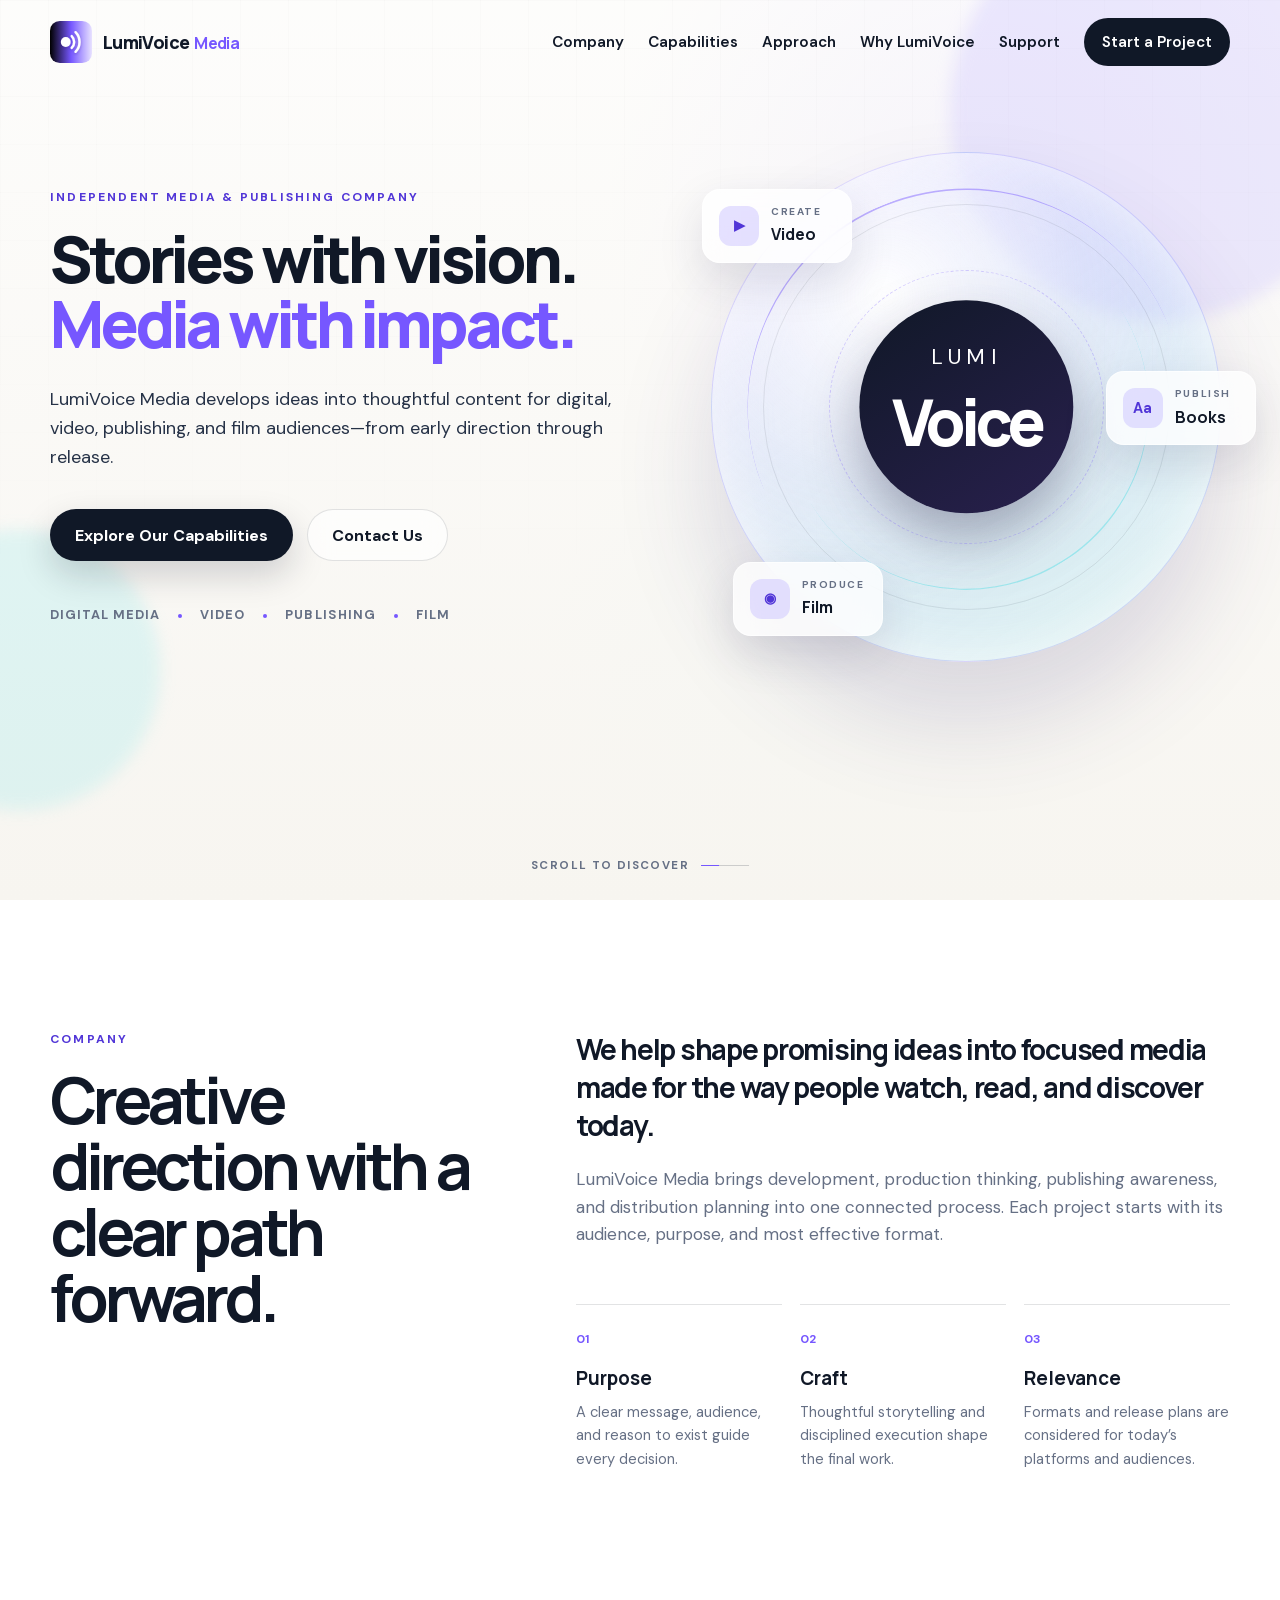
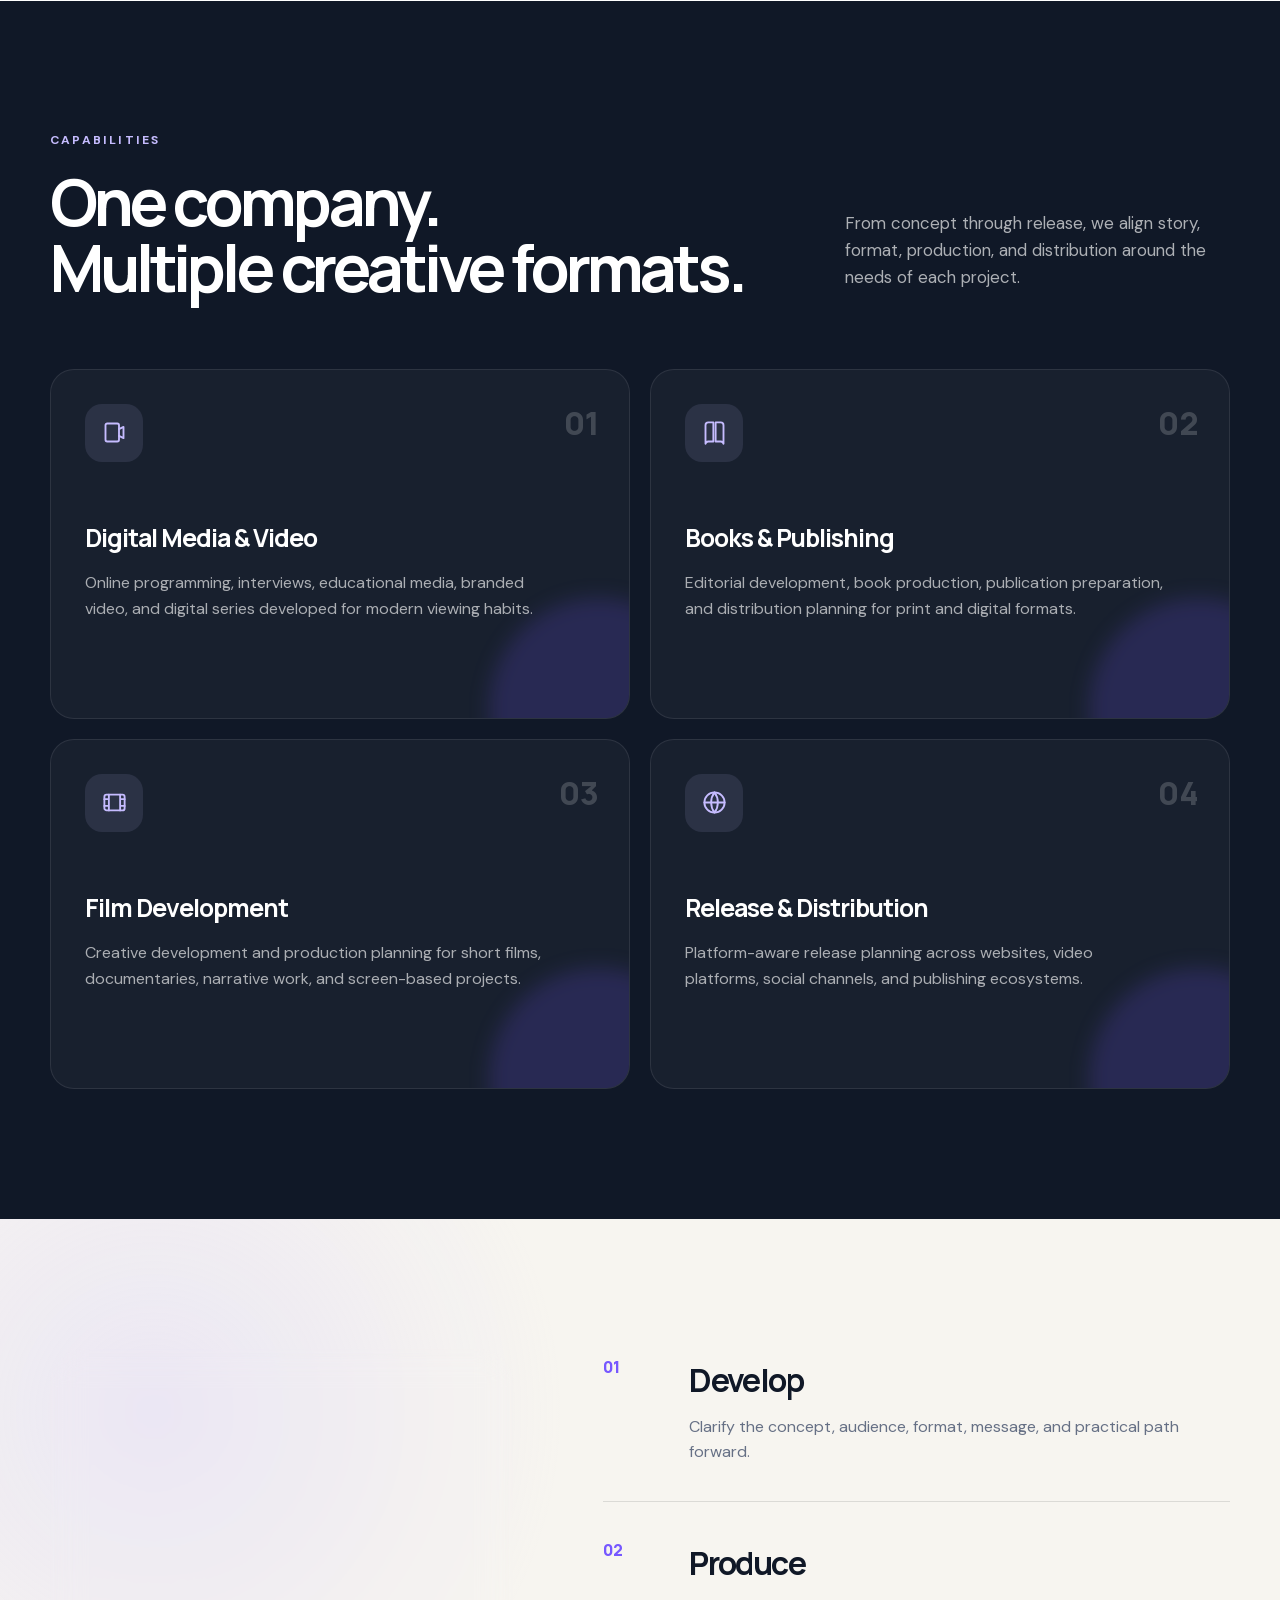
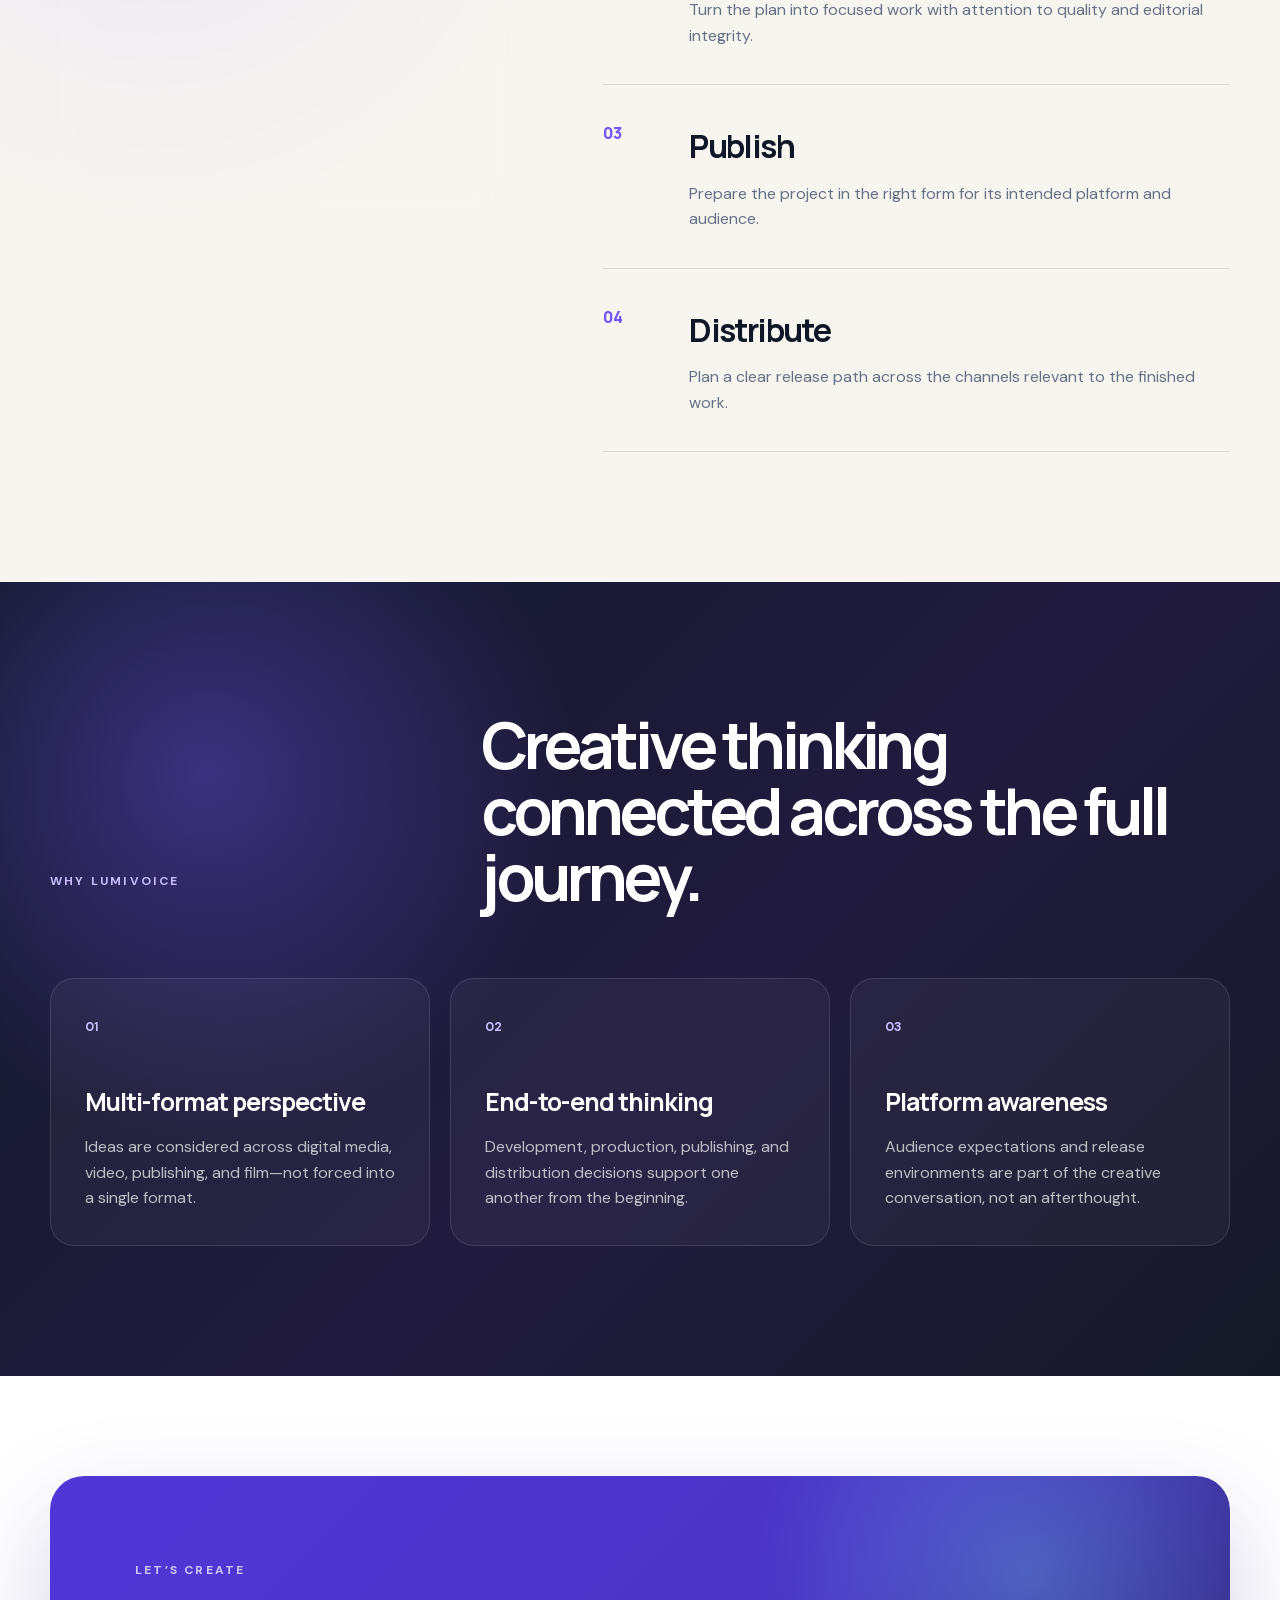
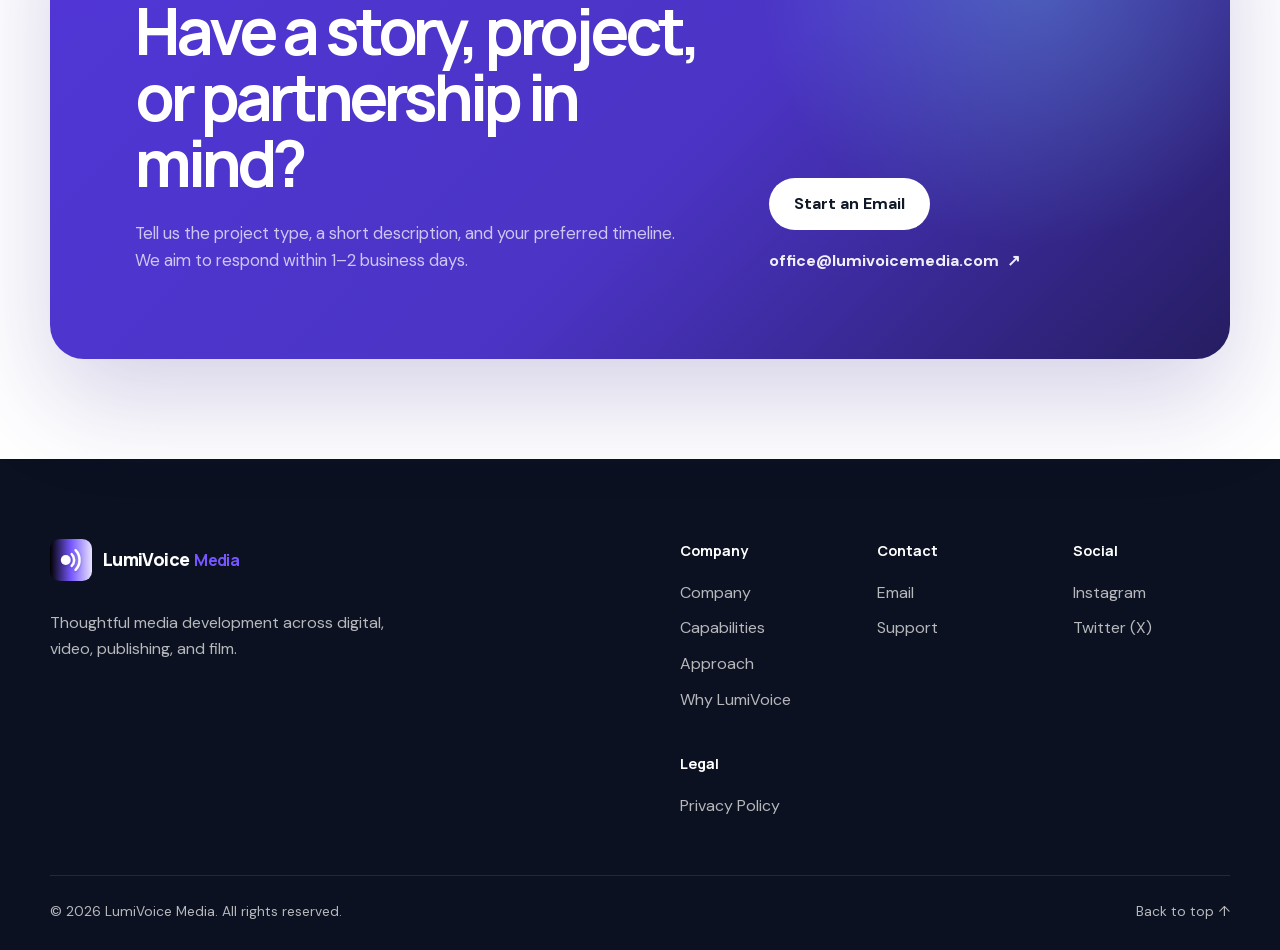
==== commit 4e2edc0a: "ziyaretci istatistikleri icin umami" ====
--- a/index.html
+++ b/index.html
@@ -24,6 +24,7 @@
   <title>LumiVoice Media | Stories with Vision</title>
   <link rel="icon" href="assets/favicon.svg" type="image/svg+xml">
   <link rel="stylesheet" href="assets/styles.css">
+  <script defer src="assets/analytics.js"></script>
 
   <script type="application/ld+json">
   {
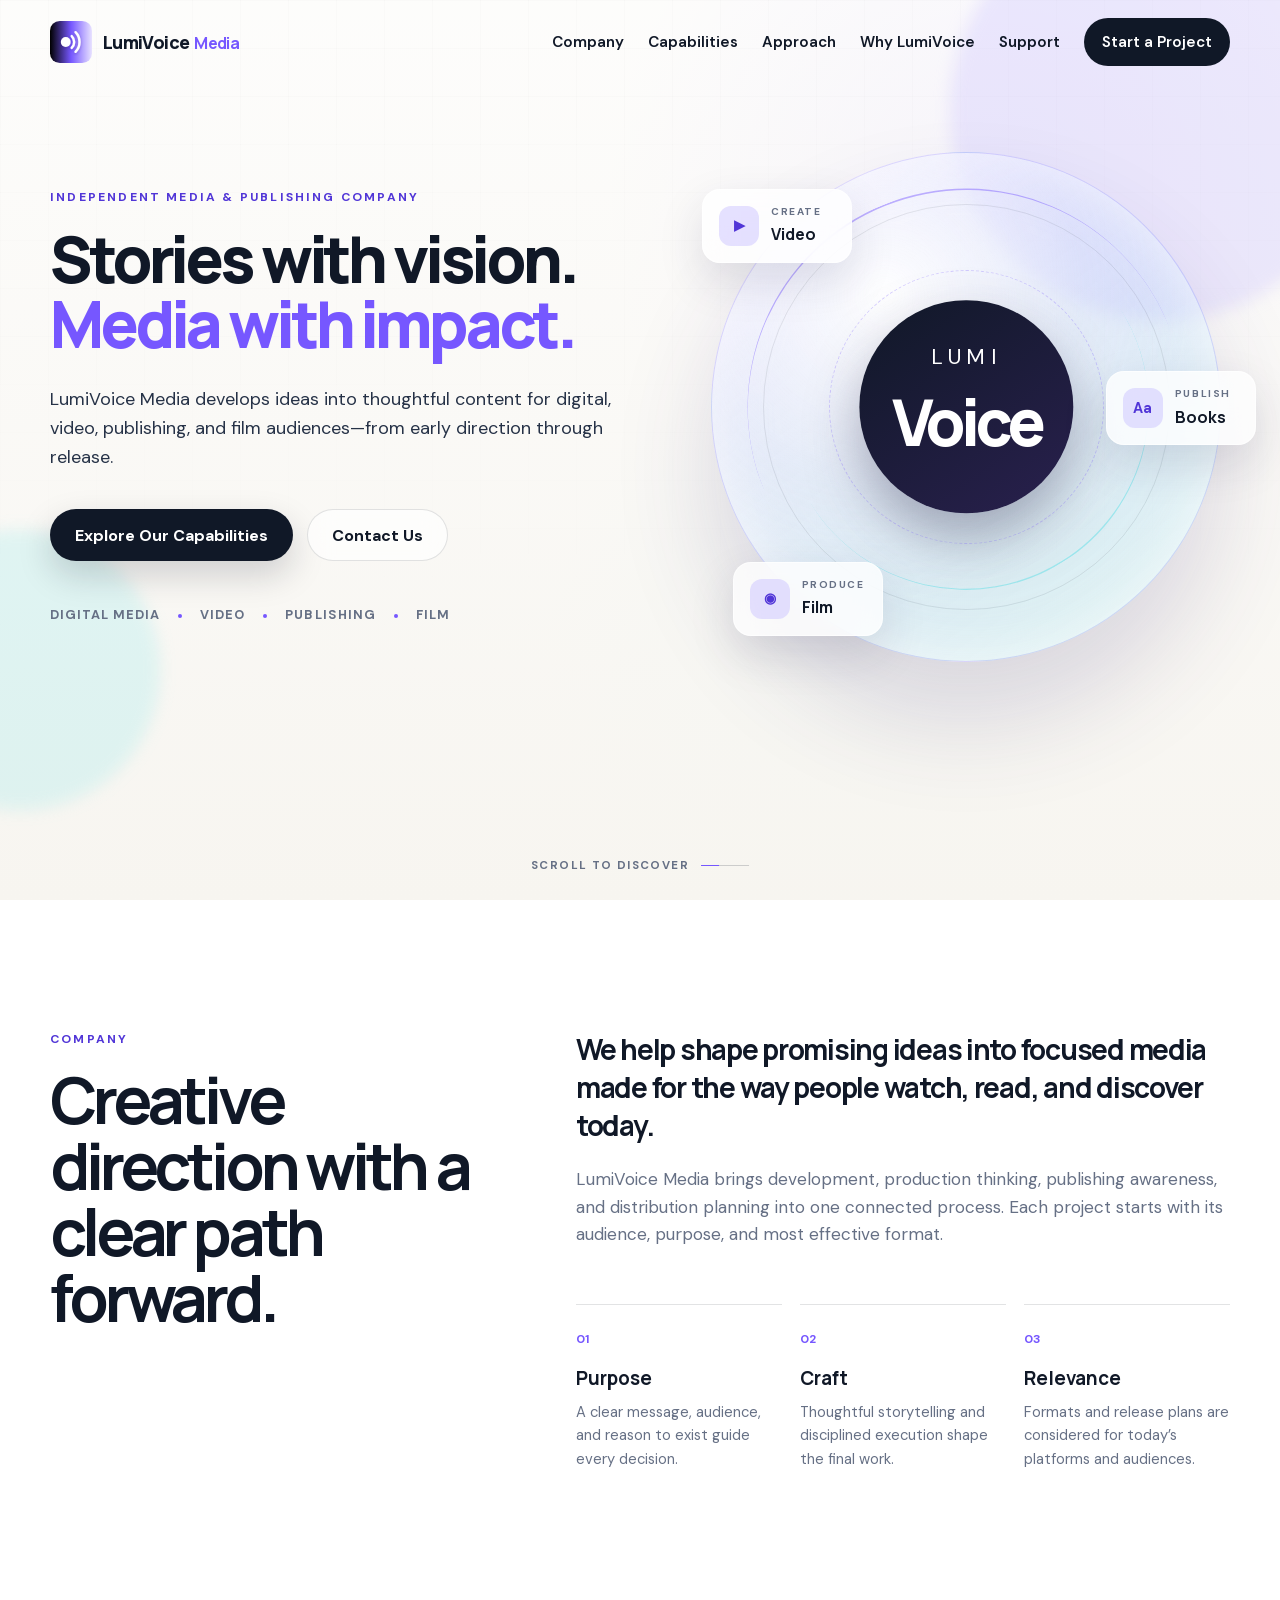
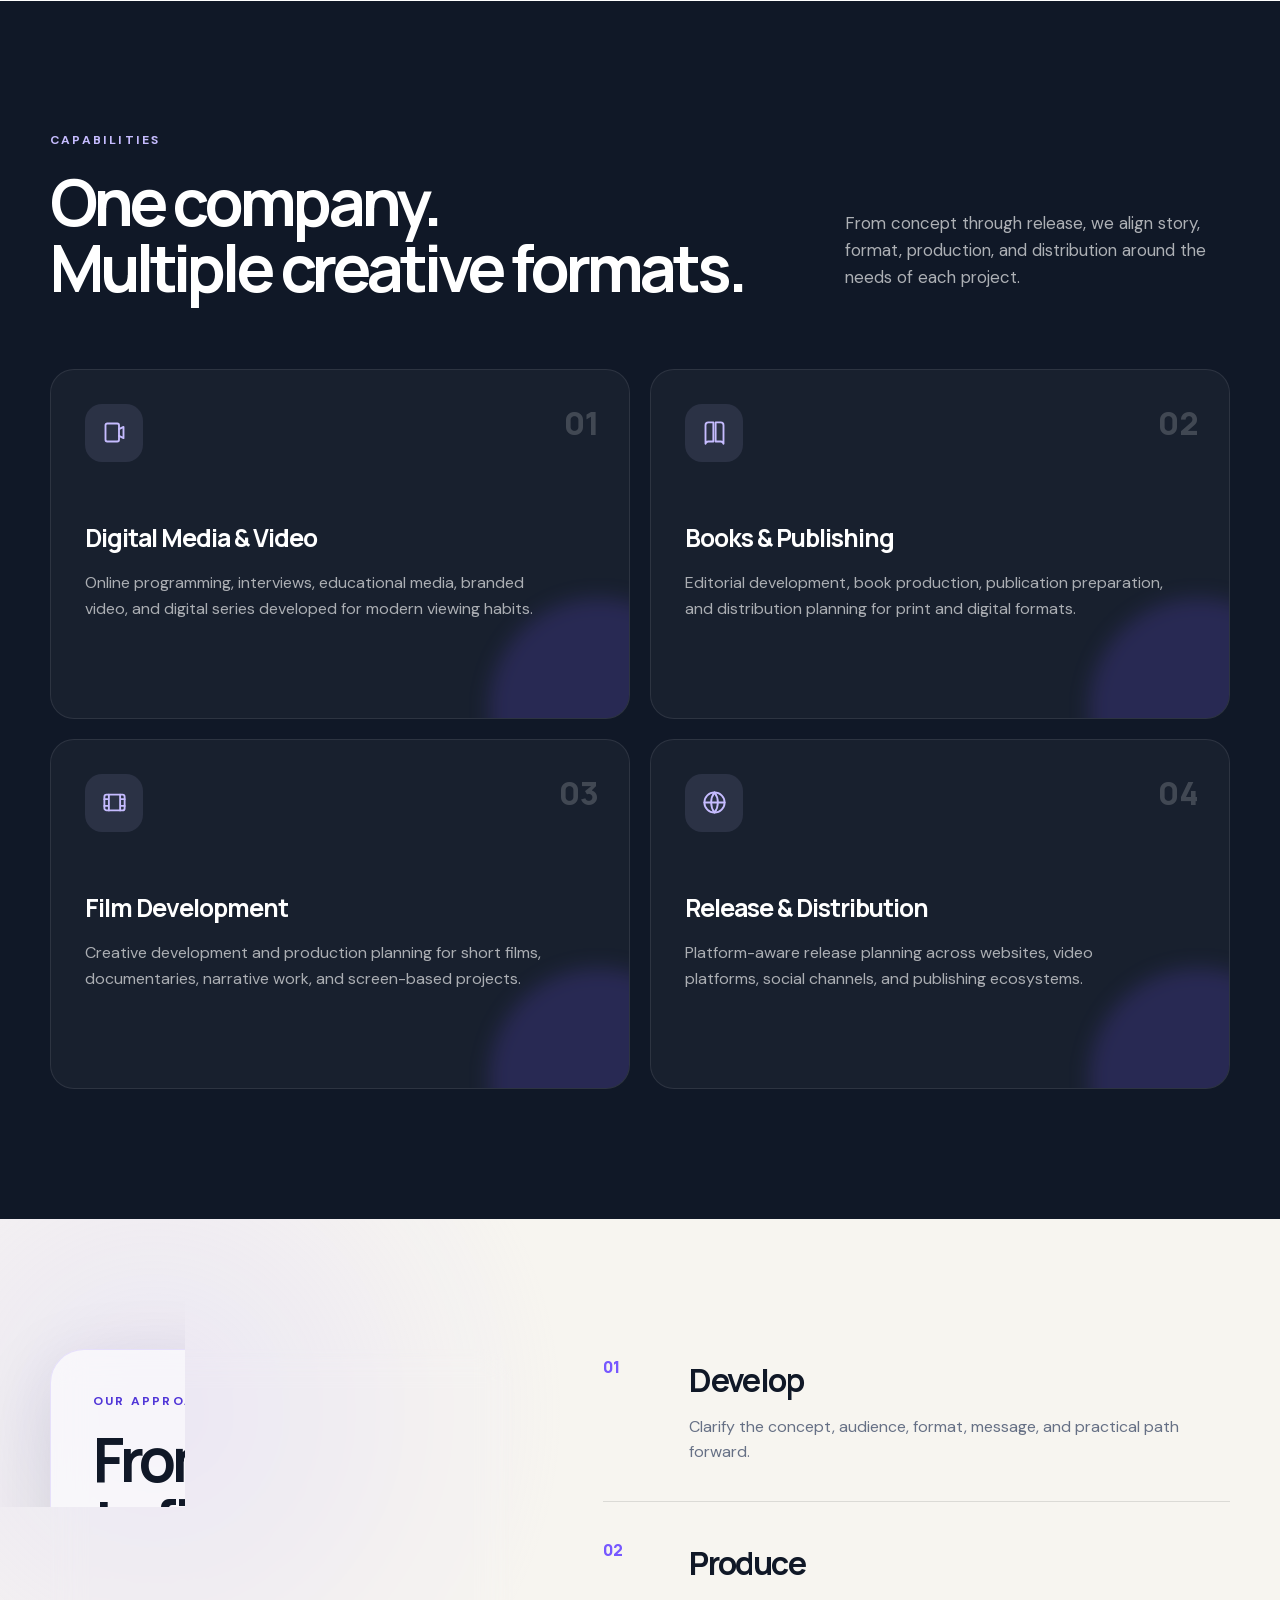
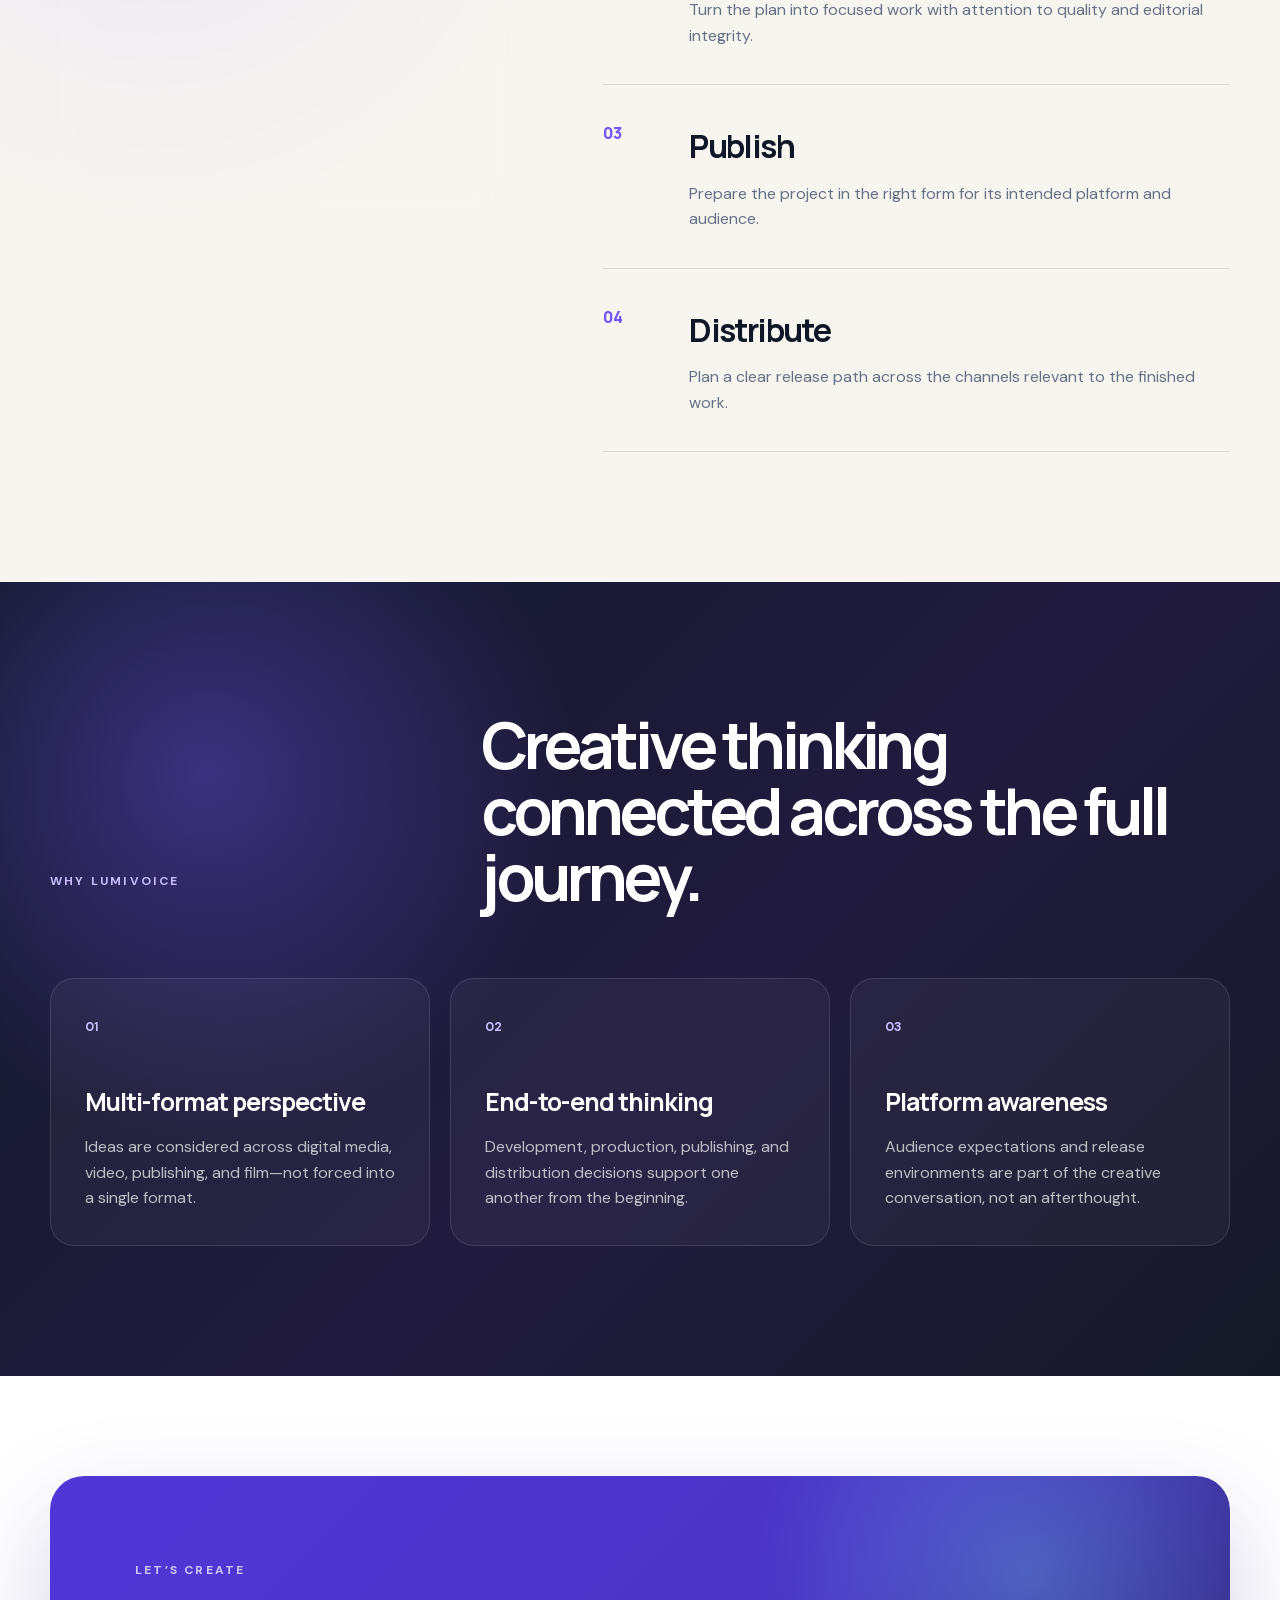
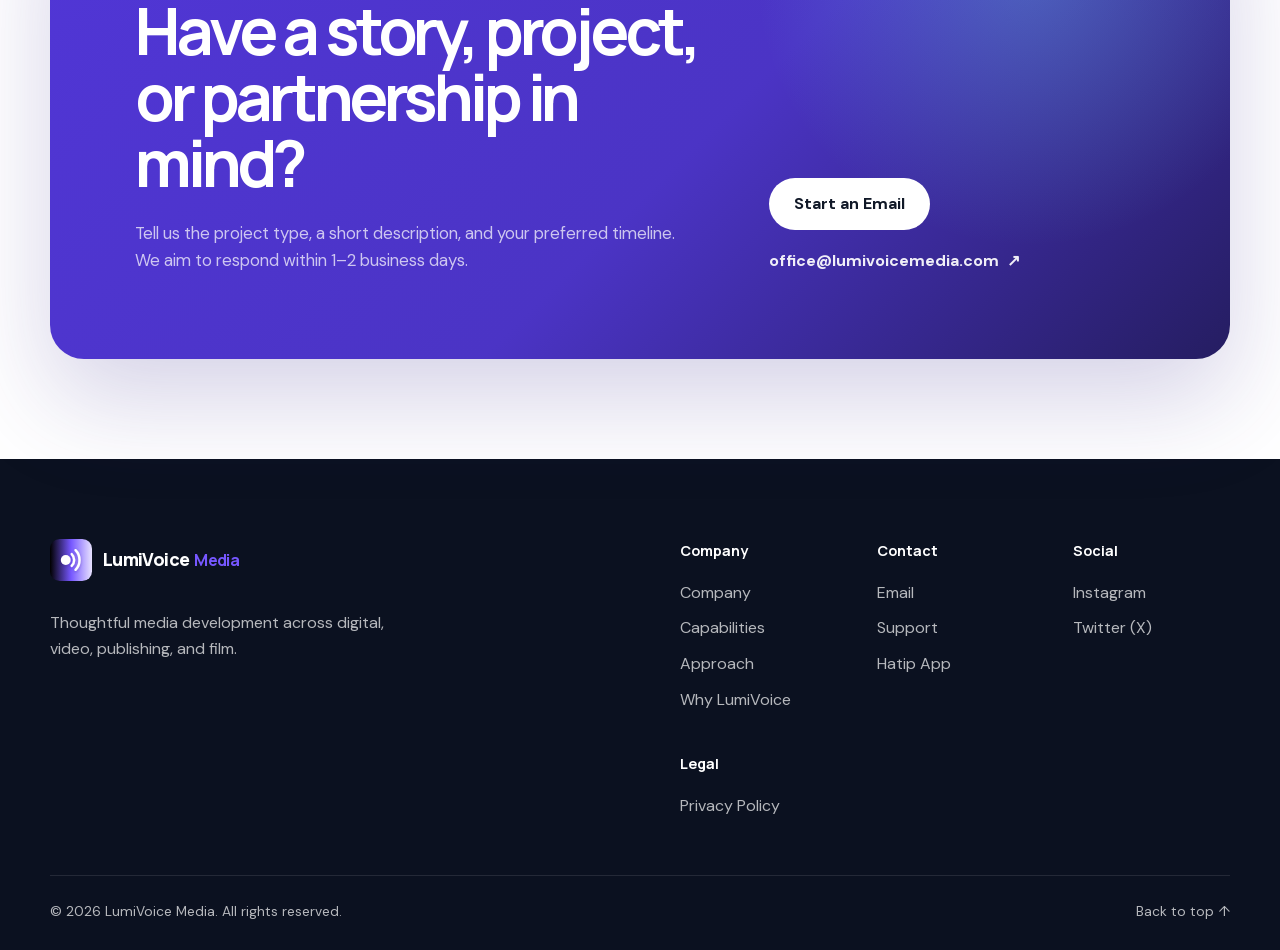
==== commit cfb4de0a: "Add Android support and Hatip app pages" ====
--- a/index.html
+++ b/index.html
@@ -202,7 +202,7 @@
       </div>
       <div class="footer-links footer-links-expanded">
         <div><h3>Company</h3><a href="#company">Company</a><a href="#capabilities">Capabilities</a><a href="#approach">Approach</a><a href="#why">Why LumiVoice</a></div>
-        <div><h3>Contact</h3><a href="mailto:office@lumivoicemedia.com">Email</a><a href="support.html">Support</a></div>
+        <div><h3>Contact</h3><a href="mailto:office@lumivoicemedia.com">Email</a><a href="support.html">Support</a><a href="hatip/">Hatip App</a></div>
         <div><h3>Social</h3><a href="https://www.instagram.com/lumivoicemedia/" target="_blank" rel="noopener noreferrer">Instagram</a><a href="https://x.com/lumivoicemedia" target="_blank" rel="noopener noreferrer">Twitter (X)</a></div>
         <div><h3>Legal</h3><a href="privacy-policy.html">Privacy Policy</a></div>
       </div>
